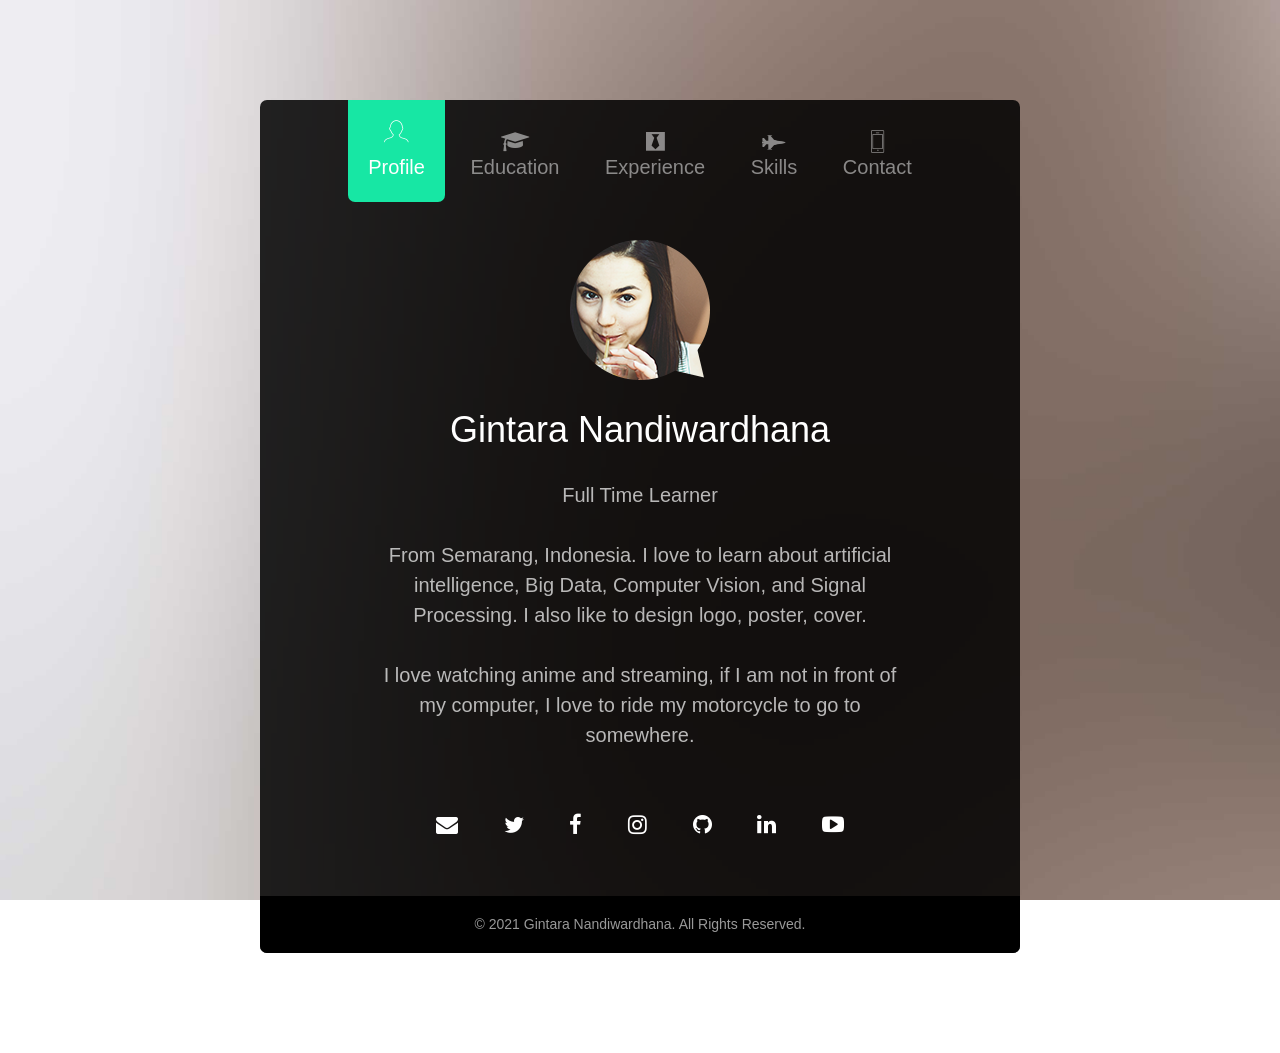
==== index.html @ 8983cc90 "01" ====
<!DOCTYPE html>
<!--[if lt IE 7]>      <html class="no-js lt-ie9 lt-ie8 lt-ie7"> <![endif]-->
<!--[if IE 7]>         <html class="no-js lt-ie9 lt-ie8"> <![endif]-->
<!--[if IE 8]>         <html class="no-js lt-ie9"> <![endif]-->
<!--[if gt IE 8]><!--> <html class="no-js"> <!--<![endif]-->
	<head>
	<meta charset="utf-8">
	<meta http-equiv="X-UA-Compatible" content="IE=edge">
	<title>Gintara Nandiwardhana</title>
	<meta name="viewport" content="width=device-width, initial-scale=1">
	<meta name="description" content="Profile Gintara Nandiwardhana" />
	<meta name="keywords" content="Gintara Nandiwardhana" />
	<meta name="author" content="Gintara Nandiwardhana" />

	<meta property="og:title" content=""/>
	<meta property="og:image" content=""/>
	<meta property="og:url" content=""/>
	<meta property="og:site_name" content=""/>
	<meta property="og:description" content=""/>
	<meta name="twitter:title" content="" />
	<meta name="twitter:image" content="" />
	<meta name="twitter:url" content="" />
	<meta name="twitter:card" content="" />

	<!-- Place favicon.ico and apple-touch-icon.png in the root directory -->
	<link rel="shortcut icon" href="favicon.ico">

	<!-- <link href='https://fonts.googleapis.com/css?family=Work+Sans:400,300,600,400italic,700' rel='stylesheet' type='text/css'> -->
	
	<!-- Animate.css -->
	<link rel="stylesheet" href="css/animate.css">
	<!-- Icomoon Icon Fonts-->
	<link rel="stylesheet" href="css/icomoon.css">
	<!-- Bootstrap  -->
	<link rel="stylesheet" href="css/bootstrap.css">
	<!-- Theme style  -->
	<link rel="stylesheet" href="css/style.css">

	<!-- Modernizr JS -->
	<script src="js/modernizr-2.6.2.min.js"></script>
	<!-- FOR IE9 below -->
	<!--[if lt IE 9]>
	<script src="js/respond.min.js"></script>
	<![endif]-->

	</head>
	<body style="background-image: url(images/bg_img.jpg);">
	
	<div id="fh5co-main">
		<div class="fh5co-tab-wrap">
			<ul class="fh5co-tab-menu">
				<li class="active"><a href="#" data-tab="1"><span class="icon icon-profile-male"></span><span class="menu-text">Profile</span></a></li>
				<li><a href="#" data-tab="2"><span class="icon icon-graduation-cap"></span><span class="menu-text">Education</span></a></li>
				<li><a href="#" data-tab="3"><span class="icon icon-black-tie"></span><span class="menu-text">Experience</span></a></li>
				<li><a href="#" data-tab="4" data-pie="yes"><span class="icon icon-fighter-jet"></span><span class="menu-text">Skills</span></a></li>
				<li><a href="#" data-tab="5"><span class="icon icon-phone2"></span><span class="menu-text">Contact</span></a></li>
			</ul>
			<div class="fh5co-tab-content active" data-content="1">
				<div class="fh5co-content-inner text-center">
					<div class="row row-bottom-padded-sm">
						<div class="col-md-12">
							<figure>
								<img src="images/profile_img.png">
							</figure>
							<h1>Gintara Nandiwardhana</h1>
							<p>Full Time Learner</p>
							<p>From Semarang, Indonesia. I love to learn about artificial intelligence, Big Data, Computer Vision, and Signal Processing. I also like to design logo, poster, cover.</p>
							<p>I love watching anime and streaming, if I am not in front of my computer, I love to ride my motorcycle to go to somewhere.</p>
						</div>
					</div>
					<!--
					<div class="row">
						<div class="col-md-12 fh5co-counter">
							<div class="fh5co-number fh5co-left">10</div>
							<div class="fh5co-text">
								<h3 class="border-bottom">Years of experience in Web Design</h3>
								<p>Far far away, behind the word mountains, far from the countries.</p>
							</div>
						</div>
					</div>
					-->
					<ul class="fh5co-social">
						<li><a href="#"><i class="icon-envelope"></i></a></li>
						<li><a href="#"><i class="icon-twitter"></i></a></li>
						<li><a href="#"><i class="icon-facebook-f"></i></a></li>
						<li><a href="#"><i class="icon-instagram"></i></a></li>
						<li><a href="#"><i class="icon-github"></i></a></li>
						<li><a href="#"><i class="icon-linkedin"></i></a></li>
						<li><a href="#"><i class="icon-youtube-play"></i></a></li>
					</ul>
				</div>
			</div>
			<div class="fh5co-tab-content" data-content="2">
				<div class="fh5co-content-inner">
					<div class="row">
						<div class="col-md-12">
							<h1>Educations</h1>
							<div class="fh5co-feature">
								<div class="fh5co-icon">
									<i class="icon-graduation-cap"></i>
								</div>
								<div class="fh5co-text">
									<h2>2015-2019</h2>
									<h3>Universitas Gadjah Mada - Electrical Engineering</h3>
									<p>Bachelor specialized in signal processing, electronics, and biomedics. I took this specialization because I am interested in Artificial Intelligence, I learned about the principle of machine / deep learning, biomedical engineering, and big data. I also learned about robotics, radar navigation, compressing or coding techniques, and optimization techniques.</p>
								</div>
							</div>

							<div class="fh5co-feature">
								<div class="fh5co-icon">
									<i class="icon-graduation-cap"></i>
								</div>
								<div class="fh5co-text">
									<h2>2012-2015</h2>
									<h3>SMA N 3 Semarang</h3>
									<p>When I was in high school, I enjoyed studying math and physics, I joined extracurricular in Informatic team and graphic design club, I learned about programming and graphic design. I was the president of the graphic design club when I was at second year and contributed numerous project for the school events.</p>
								</div>
							</div>
						</div>
						
					</div>
				</div>
			</div>
			<div class="fh5co-tab-content" data-content="3">
				<div class="fh5co-content-inner">
					<div class="row">
						<div class="col-md-12">

							<p>I have the privilege to work with these cool companies.</p>

							<div class="fh5co-feature">
								<div class="fh5co-icon">
									<i class="icon-black-tie"></i>
								</div>
								<div class="fh5co-text">
									<h2>2008 - Present</h2>
									<h3>XYZ Inc.</h3>
									<p>Far far away, behind the word mountains, far from the countries.</p>
								</div>
							</div>

							<div class="fh5co-feature">
								<div class="fh5co-icon">
									<i class="icon-black-tie"></i>
								</div>
								<div class="fh5co-text">
									<h2>2004-2008</h2>
									<h3>Previous Ltd Co.</h3>
									<p>Far far away, behind the word mountains, far from the countries.</p>
								</div>
							</div>

							<div class="fh5co-feature">
								<div class="fh5co-icon">
									<i class="icon-black-tie"></i>
								</div>
								<div class="fh5co-text">
									<h2>1999-2004</h2>
									<h3>Previous Ltd Co.</h3>
									<p>Far far away, behind the word mountains, far from the countries.</p>
								</div>
							</div>

						</div>
						
					</div>
				</div>
			</div>
			<div class="fh5co-tab-content" data-content="4">
				<div class="fh5co-content-inner">
					<div class="row">
						<div class="col-md-12">
							<h3>Tools</h3>
						</div>
						<div class="col-md-4 col-sm-6 col-xs-12 text-center">
							<div class="chart" data-percent="95"><span><strong>Ms. Office</strong>95%</span></div>
						</div>
						<div class="col-md-4 col-sm-6 col-xs-12 text-center">
							<div class="chart" data-percent="88"><span><strong>Photoshop</strong>88%</span></div>
						</div>
						<div class="col-md-4 col-sm-6 col-xs-12 text-center">
							<div class="chart" data-percent="81"><span><strong>Python</strong>81%</span></div>
						</div>

						<div class="col-md-4 col-sm-6 col-xs-12 text-center">
							<div class="chart" data-percent="79"><span><strong>CorelDraw</strong>79%</span></div>
						</div>
						<div class="col-md-4 col-sm-6 col-xs-12 text-center">
							<div class="chart" data-percent="72"><span><strong>PowerBI</strong>72%</span></div>
						</div>
						<div class="col-md-4 col-sm-6 col-xs-12 text-center">
							<div class="chart" data-percent="70"><span><strong>Tableau</strong>70%</span></div>
						</div>

						<div class="col-md-4 col-sm-6 col-xs-12 text-center">
							<div class="chart" data-percent="69"><span><strong>C# .NET</strong>69%</span></div>
						</div>
						<div class="col-md-4 col-sm-6 col-xs-12 text-center">
							<div class="chart" data-percent="68"><span><strong>MatLab</strong>68%</span></div>
						</div>
						<div class="col-md-4 col-sm-6 col-xs-12 text-center">
							<div class="chart" data-percent="66"><span><strong>Git</strong>66%</span></div>
						</div>

					</div>
				</div>
			</div>
		</div>
		<footer id="fh5co-footer">
			<div class="row">
				<div class="col-md-6 col-md-offset-3 text-center">
					<small>
						&copy; 2021 Gintara Nandiwardhana. All Rights Reserved. <span class="fh5co-author">
						</span>
					</small>
				</div>
			</div>
		</footer>
	</div>
	
	<!-- jQuery -->
	<script src="js/jquery.min.js"></script>
	<!-- jQuery Easing -->
	<script src="js/jquery.easing.1.3.js"></script>
	<!-- Bootstrap -->
	<script src="js/bootstrap.min.js"></script>
	<!-- Waypoints -->
	<script src="js/jquery.waypoints.min.js"></script>
	<!-- Easy PieChart -->
	<script src="js/jquery.easypiechart.min.js"></script>
	<!-- MAIN JS -->
	<script src="js/main.js"></script>

	</body>
</html>
---- css/icomoon.css ----
@font-face {
    font-family: 'icomoon';
    src:    url('fonts/icomoon.eot?195opb');
    src:    url('fonts/icomoon.eot?195opb#iefix') format('embedded-opentype'),
        url('fonts/icomoon.ttf?195opb') format('truetype'),
        url('fonts/icomoon.woff?195opb') format('woff'),
        url('fonts/icomoon.svg?195opb#icomoon') format('svg');
    font-weight: normal;
    font-style: normal;
}

[class^="icon-"], [class*=" icon-"] {
    /* use !important to prevent issues with browser extensions that change fonts */
    font-family: 'icomoon' !important;
    speak: none;
    font-style: normal;
    font-weight: normal;
    font-variant: normal;
    text-transform: none;
    line-height: 1;

    /* Better Font Rendering =========== */
    -webkit-font-smoothing: antialiased;
    -moz-osx-font-smoothing: grayscale;
}

.icon-glass:before {
    content: "\f000";
}
.icon-music:before {
    content: "\f001";
}
.icon-search:before {
    content: "\f002";
}
.icon-envelope-o:before {
    content: "\f003";
}
.icon-heart:before {
    content: "\f004";
}
.icon-star:before {
    content: "\f005";
}
.icon-star-o:before {
    content: "\f006";
}
.icon-user:before {
    content: "\f007";
}
.icon-film:before {
    content: "\f008";
}
.icon-th-large:before {
    content: "\f009";
}
.icon-th:before {
    content: "\f00a";
}
.icon-th-list:before {
    content: "\f00b";
}
.icon-check:before {
    content: "\f00c";
}
.icon-close:before {
    content: "\f00d";
}
.icon-remove:before {
    content: "\f00d";
}
.icon-times:before {
    content: "\f00d";
}
.icon-search-plus:before {
    content: "\f00e";
}
.icon-search-minus:before {
    content: "\f010";
}
.icon-power-off:before {
    content: "\f011";
}
.icon-signal:before {
    content: "\f012";
}
.icon-cog:before {
    content: "\f013";
}
.icon-gear:before {
    content: "\f013";
}
.icon-trash-o:before {
    content: "\f014";
}
.icon-home:before {
    content: "\f015";
}
.icon-file-o:before {
    content: "\f016";
}
.icon-clock-o:before {
    content: "\f017";
}
.icon-road:before {
    content: "\f018";
}
.icon-download:before {
    content: "\f019";
}
.icon-arrow-circle-o-down:before {
    content: "\f01a";
}
.icon-arrow-circle-o-up:before {
    content: "\f01b";
}
.icon-inbox:before {
    content: "\f01c";
}
.icon-play-circle-o:before {
    content: "\f01d";
}
.icon-repeat:before {
    content: "\f01e";
}
.icon-rotate-right:before {
    content: "\f01e";
}
.icon-refresh:before {
    content: "\f021";
}
.icon-list-alt:before {
    content: "\f022";
}
.icon-lock:before {
    content: "\f023";
}
.icon-flag:before {
    content: "\f024";
}
.icon-headphones:before {
    content: "\f025";
}
.icon-volume-off:before {
    content: "\f026";
}
.icon-volume-down:before {
    content: "\f027";
}
.icon-volume-up:before {
    content: "\f028";
}
.icon-qrcode:before {
    content: "\f029";
}
.icon-barcode:before {
    content: "\f02a";
}
.icon-tag:before {
    content: "\f02b";
}
.icon-tags:before {
    content: "\f02c";
}
.icon-book:before {
    content: "\f02d";
}
.icon-bookmark:before {
    content: "\f02e";
}
.icon-print:before {
    content: "\f02f";
}
.icon-camera:before {
    content: "\f030";
}
.icon-font:before {
    content: "\f031";
}
.icon-bold:before {
    content: "\f032";
}
.icon-italic:before {
    content: "\f033";
}
.icon-text-height:before {
    content: "\f034";
}
.icon-text-width:before {
    content: "\f035";
}
.icon-align-left:before {
    content: "\f036";
}
.icon-align-center:before {
    content: "\f037";
}
.icon-align-right:before {
    content: "\f038";
}
.icon-align-justify:before {
    content: "\f039";
}
.icon-list:before {
    content: "\f03a";
}
.icon-dedent:before {
    content: "\f03b";
}
.icon-outdent:before {
    content: "\f03b";
}
.icon-indent:before {
    content: "\f03c";
}
.icon-video-camera:before {
    content: "\f03d";
}
.icon-image:before {
    content: "\f03e";
}
.icon-photo:before {
    content: "\f03e";
}
.icon-picture-o:before {
    content: "\f03e";
}
.icon-pencil:before {
    content: "\f040";
}
.icon-map-marker:before {
    content: "\f041";
}
.icon-adjust:before {
    content: "\f042";
}
.icon-tint:before {
    content: "\f043";
}
.icon-edit:before {
    content: "\f044";
}
.icon-pencil-square-o:before {
    content: "\f044";
}
.icon-share-square-o:before {
    content: "\f045";
}
.icon-check-square-o:before {
    content: "\f046";
}
.icon-arrows:before {
    content: "\f047";
}
.icon-step-backward:before {
    content: "\f048";
}
.icon-fast-backward:before {
    content: "\f049";
}
.icon-backward:before {
    content: "\f04a";
}
.icon-play:before {
    content: "\f04b";
}
.icon-pause:before {
    content: "\f04c";
}
.icon-stop:before {
    content: "\f04d";
}
.icon-forward:before {
    content: "\f04e";
}
.icon-fast-forward:before {
    content: "\f050";
}
.icon-step-forward:before {
    content: "\f051";
}
.icon-eject:before {
    content: "\f052";
}
.icon-chevron-left:before {
    content: "\f053";
}
.icon-chevron-right:before {
    content: "\f054";
}
.icon-plus-circle:before {
    content: "\f055";
}
.icon-minus-circle:before {
    content: "\f056";
}
.icon-times-circle:before {
    content: "\f057";
}
.icon-check-circle:before {
    content: "\f058";
}
.icon-question-circle:before {
    content: "\f059";
}
.icon-info-circle:before {
    content: "\f05a";
}
.icon-crosshairs:before {
    content: "\f05b";
}
.icon-times-circle-o:before {
    content: "\f05c";
}
.icon-check-circle-o:before {
    content: "\f05d";
}
.icon-ban:before {
    content: "\f05e";
}
.icon-arrow-left:before {
    content: "\f060";
}
.icon-arrow-right:before {
    content: "\f061";
}
.icon-arrow-up:before {
    content: "\f062";
}
.icon-arrow-down:before {
    content: "\f063";
}
.icon-mail-forward:before {
    content: "\f064";
}
.icon-share:before {
    content: "\f064";
}
.icon-expand:before {
    content: "\f065";
}
.icon-compress:before {
    content: "\f066";
}
.icon-plus:before {
    content: "\f067";
}
.icon-minus:before {
    content: "\f068";
}
.icon-asterisk:before {
    content: "\f069";
}
.icon-exclamation-circle:before {
    content: "\f06a";
}
.icon-gift:before {
    content: "\f06b";
}
.icon-leaf:before {
    content: "\f06c";
}
.icon-fire:before {
    content: "\f06d";
}
.icon-eye:before {
    content: "\f06e";
}
.icon-eye-slash:before {
    content: "\f070";
}
.icon-exclamation-triangle:before {
    content: "\f071";
}
.icon-warning:before {
    content: "\f071";
}
.icon-plane:before {
    content: "\f072";
}
.icon-calendar:before {
    content: "\f073";
}
.icon-random:before {
    content: "\f074";
}
.icon-comment:before {
    content: "\f075";
}
.icon-magnet:before {
    content: "\f076";
}
.icon-chevron-up:before {
    content: "\f077";
}
.icon-chevron-down:before {
    content: "\f078";
}
.icon-retweet:before {
    content: "\f079";
}
.icon-shopping-cart:before {
    content: "\f07a";
}
.icon-folder:before {
    content: "\f07b";
}
.icon-folder-open:before {
    content: "\f07c";
}
.icon-arrows-v:before {
    content: "\f07d";
}
.icon-arrows-h:before {
    content: "\f07e";
}
.icon-bar-chart:before {
    content: "\f080";
}
.icon-bar-chart-o:before {
    content: "\f080";
}
.icon-twitter-square:before {
    content: "\f081";
}
.icon-facebook-square:before {
    content: "\f082";
}
.icon-camera-retro:before {
    content: "\f083";
}
.icon-key:before {
    content: "\f084";
}
.icon-cogs:before {
    content: "\f085";
}
.icon-gears:before {
    content: "\f085";
}
.icon-comments:before {
    content: "\f086";
}
.icon-thumbs-o-up:before {
    content: "\f087";
}
.icon-thumbs-o-down:before {
    content: "\f088";
}
.icon-star-half:before {
    content: "\f089";
}
.icon-heart-o:before {
    content: "\f08a";
}
.icon-sign-out:before {
    content: "\f08b";
}
.icon-linkedin-square:before {
    content: "\f08c";
}
.icon-thumb-tack:before {
    content: "\f08d";
}
.icon-external-link:before {
    content: "\f08e";
}
.icon-sign-in:before {
    content: "\f090";
}
.icon-trophy:before {
    content: "\f091";
}
.icon-github-square:before {
    content: "\f092";
}
.icon-upload:before {
    content: "\f093";
}
.icon-lemon-o:before {
    content: "\f094";
}
.icon-phone:before {
    content: "\f095";
}
.icon-square-o:before {
    content: "\f096";
}
.icon-bookmark-o:before {
    content: "\f097";
}
.icon-phone-square:before {
    content: "\f098";
}
.icon-twitter:before {
    content: "\f099";
}
.icon-facebook:before {
    content: "\f09a";
}
.icon-facebook-f:before {
    content: "\f09a";
}
.icon-github:before {
    content: "\f09b";
}
.icon-unlock:before {
    content: "\f09c";
}
.icon-credit-card:before {
    content: "\f09d";
}
.icon-feed:before {
    content: "\f09e";
}
.icon-rss:before {
    content: "\f09e";
}
.icon-hdd-o:before {
    content: "\f0a0";
}
.icon-bullhorn:before {
    content: "\f0a1";
}
.icon-bell-o:before {
    content: "\f0a2";
}
.icon-certificate:before {
    content: "\f0a3";
}
.icon-hand-o-right:before {
    content: "\f0a4";
}
.icon-hand-o-left:before {
    content: "\f0a5";
}
.icon-hand-o-up:before {
    content: "\f0a6";
}
.icon-hand-o-down:before {
    content: "\f0a7";
}
.icon-arrow-circle-left:before {
    content: "\f0a8";
}
.icon-arrow-circle-right:before {
    content: "\f0a9";
}
.icon-arrow-circle-up:before {
    content: "\f0aa";
}
.icon-arrow-circle-down:before {
    content: "\f0ab";
}
.icon-globe:before {
    content: "\f0ac";
}
.icon-wrench:before {
    content: "\f0ad";
}
.icon-tasks:before {
    content: "\f0ae";
}
.icon-filter:before {
    content: "\f0b0";
}
.icon-briefcase:before {
    content: "\f0b1";
}
.icon-arrows-alt:before {
    content: "\f0b2";
}
.icon-group:before {
    content: "\f0c0";
}
.icon-users:before {
    content: "\f0c0";
}
.icon-chain:before {
    content: "\f0c1";
}
.icon-link:before {
    content: "\f0c1";
}
.icon-cloud:before {
    content: "\f0c2";
}
.icon-flask:before {
    content: "\f0c3";
}
.icon-cut:before {
    content: "\f0c4";
}
.icon-scissors:before {
    content: "\f0c4";
}
.icon-copy:before {
    content: "\f0c5";
}
.icon-files-o:before {
    content: "\f0c5";
}
.icon-paperclip:before {
    content: "\f0c6";
}
.icon-floppy-o:before {
    content: "\f0c7";
}
.icon-save:before {
    content: "\f0c7";
}
.icon-square:before {
    content: "\f0c8";
}
.icon-bars:before {
    content: "\f0c9";
}
.icon-navicon:before {
    content: "\f0c9";
}
.icon-reorder:before {
    content: "\f0c9";
}
.icon-list-ul:before {
    content: "\f0ca";
}
.icon-list-ol:before {
    content: "\f0cb";
}
.icon-strikethrough:before {
    content: "\f0cc";
}
.icon-underline:before {
    content: "\f0cd";
}
.icon-table:before {
    content: "\f0ce";
}
.icon-magic:before {
    content: "\f0d0";
}
.icon-truck:before {
    content: "\f0d1";
}
.icon-pinterest:before {
    content: "\f0d2";
}
.icon-pinterest-square:before {
    content: "\f0d3";
}
.icon-google-plus-square:before {
    content: "\f0d4";
}
.icon-google-plus:before {
    content: "\f0d5";
}
.icon-money:before {
    content: "\f0d6";
}
.icon-caret-down:before {
    content: "\f0d7";
}
.icon-caret-up:before {
    content: "\f0d8";
}
.icon-caret-left:before {
    content: "\f0d9";
}
.icon-caret-right:before {
    content: "\f0da";
}
.icon-columns:before {
    content: "\f0db";
}
.icon-sort:before {
    content: "\f0dc";
}
.icon-unsorted:before {
    content: "\f0dc";
}
.icon-sort-desc:before {
    content: "\f0dd";
}
.icon-sort-down:before {
    content: "\f0dd";
}
.icon-sort-asc:before {
    content: "\f0de";
}
.icon-sort-up:before {
    content: "\f0de";
}
.icon-envelope:before {
    content: "\f0e0";
}
.icon-linkedin:before {
    content: "\f0e1";
}
.icon-rotate-left:before {
    content: "\f0e2";
}
.icon-undo:before {
    content: "\f0e2";
}
.icon-gavel:before {
    content: "\f0e3";
}
.icon-legal:before {
    content: "\f0e3";
}
.icon-dashboard:before {
    content: "\f0e4";
}
.icon-tachometer:before {
    content: "\f0e4";
}
.icon-comment-o:before {
    content: "\f0e5";
}
.icon-comments-o:before {
    content: "\f0e6";
}
.icon-bolt:before {
    content: "\f0e7";
}
.icon-flash:before {
    content: "\f0e7";
}
.icon-sitemap:before {
    content: "\f0e8";
}
.icon-umbrella:before {
    content: "\f0e9";
}
.icon-clipboard:before {
    content: "\f0ea";
}
.icon-paste:before {
    content: "\f0ea";
}
.icon-lightbulb-o:before {
    content: "\f0eb";
}
.icon-exchange:before {
    content: "\f0ec";
}
.icon-cloud-download:before {
    content: "\f0ed";
}
.icon-cloud-upload:before {
    content: "\f0ee";
}
.icon-user-md:before {
    content: "\f0f0";
}
.icon-stethoscope:before {
    content: "\f0f1";
}
.icon-suitcase:before {
    content: "\f0f2";
}
.icon-bell:before {
    content: "\f0f3";
}
.icon-coffee:before {
    content: "\f0f4";
}
.icon-cutlery:before {
    content: "\f0f5";
}
.icon-file-text-o:before {
    content: "\f0f6";
}
.icon-building-o:before {
    content: "\f0f7";
}
.icon-hospital-o:before {
    content: "\f0f8";
}
.icon-ambulance:before {
    content: "\f0f9";
}
.icon-medkit:before {
    content: "\f0fa";
}
.icon-fighter-jet:before {
    content: "\f0fb";
}
.icon-beer:before {
    content: "\f0fc";
}
.icon-h-square:before {
    content: "\f0fd";
}
.icon-plus-square:before {
    content: "\f0fe";
}
.icon-angle-double-left:before {
    content: "\f100";
}
.icon-angle-double-right:before {
    content: "\f101";
}
.icon-angle-double-up:before {
    content: "\f102";
}
.icon-angle-double-down:before {
    content: "\f103";
}
.icon-angle-left:before {
    content: "\f104";
}
.icon-angle-right:before {
    content: "\f105";
}
.icon-angle-up:before {
    content: "\f106";
}
.icon-angle-down:before {
    content: "\f107";
}
.icon-desktop:before {
    content: "\f108";
}
.icon-laptop:before {
    content: "\f109";
}
.icon-tablet:before {
    content: "\f10a";
}
.icon-mobile:before {
    content: "\f10b";
}
.icon-mobile-phone:before {
    content: "\f10b";
}
.icon-circle-o:before {
    content: "\f10c";
}
.icon-quote-left:before {
    content: "\f10d";
}
.icon-quote-right:before {
    content: "\f10e";
}
.icon-spinner:before {
    content: "\f110";
}
.icon-circle:before {
    content: "\f111";
}
.icon-mail-reply:before {
    content: "\f112";
}
.icon-reply:before {
    content: "\f112";
}
.icon-github-alt:before {
    content: "\f113";
}
.icon-folder-o:before {
    content: "\f114";
}
.icon-folder-open-o:before {
    content: "\f115";
}
.icon-smile-o:before {
    content: "\f118";
}
.icon-frown-o:before {
    content: "\f119";
}
.icon-meh-o:before {
    content: "\f11a";
}
.icon-gamepad:before {
    content: "\f11b";
}
.icon-keyboard-o:before {
    content: "\f11c";
}
.icon-flag-o:before {
    content: "\f11d";
}
.icon-flag-checkered:before {
    content: "\f11e";
}
.icon-terminal:before {
    content: "\f120";
}
.icon-code:before {
    content: "\f121";
}
.icon-mail-reply-all:before {
    content: "\f122";
}
.icon-reply-all:before {
    content: "\f122";
}
.icon-star-half-empty:before {
    content: "\f123";
}
.icon-star-half-full:before {
    content: "\f123";
}
.icon-star-half-o:before {
    content: "\f123";
}
.icon-location-arrow:before {
    content: "\f124";
}
.icon-crop:before {
    content: "\f125";
}
.icon-code-fork:before {
    content: "\f126";
}
.icon-chain-broken:before {
    content: "\f127";
}
.icon-unlink:before {
    content: "\f127";
}
.icon-question:before {
    content: "\f128";
}
.icon-info:before {
    content: "\f129";
}
.icon-exclamation:before {
    content: "\f12a";
}
.icon-superscript:before {
    content: "\f12b";
}
.icon-subscript:before {
    content: "\f12c";
}
.icon-eraser:before {
    content: "\f12d";
}
.icon-puzzle-piece:before {
    content: "\f12e";
}
.icon-microphone:before {
    content: "\f130";
}
.icon-microphone-slash:before {
    content: "\f131";
}
.icon-shield:before {
    content: "\f132";
}
.icon-calendar-o:before {
    content: "\f133";
}
.icon-fire-extinguisher:before {
    content: "\f134";
}
.icon-rocket:before {
    content: "\f135";
}
.icon-maxcdn:before {
    content: "\f136";
}
.icon-chevron-circle-left:before {
    content: "\f137";
}
.icon-chevron-circle-right:before {
    content: "\f138";
}
.icon-chevron-circle-up:before {
    content: "\f139";
}
.icon-chevron-circle-down:before {
    content: "\f13a";
}
.icon-html5:before {
    content: "\f13b";
}
.icon-css3:before {
    content: "\f13c";
}
.icon-anchor:before {
    content: "\f13d";
}
.icon-unlock-alt:before {
    content: "\f13e";
}
.icon-bullseye:before {
    content: "\f140";
}
.icon-ellipsis-h:before {
    content: "\f141";
}
.icon-ellipsis-v:before {
    content: "\f142";
}
.icon-rss-square:before {
    content: "\f143";
}
.icon-play-circle:before {
    content: "\f144";
}
.icon-ticket:before {
    content: "\f145";
}
.icon-minus-square:before {
    content: "\f146";
}
.icon-minus-square-o:before {
    content: "\f147";
}
.icon-level-up:before {
    content: "\f148";
}
.icon-level-down:before {
    content: "\f149";
}
.icon-check-square:before {
    content: "\f14a";
}
.icon-pencil-square:before {
    content: "\f14b";
}
.icon-external-link-square:before {
    content: "\f14c";
}
.icon-share-square:before {
    content: "\f14d";
}
.icon-compass:before {
    content: "\f14e";
}
.icon-caret-square-o-down:before {
    content: "\f150";
}
.icon-toggle-down:before {
    content: "\f150";
}
.icon-caret-square-o-up:before {
    content: "\f151";
}
.icon-toggle-up:before {
    content: "\f151";
}
.icon-caret-square-o-right:before {
    content: "\f152";
}
.icon-toggle-right:before {
    content: "\f152";
}
.icon-eur:before {
    content: "\f153";
}
.icon-euro:before {
    content: "\f153";
}
.icon-gbp:before {
    content: "\f154";
}
.icon-dollar:before {
    content: "\f155";
}
.icon-usd:before {
    content: "\f155";
}
.icon-inr:before {
    content: "\f156";
}
.icon-rupee:before {
    content: "\f156";
}
.icon-cny:before {
    content: "\f157";
}
.icon-jpy:before {
    content: "\f157";
}
.icon-rmb:before {
    content: "\f157";
}
.icon-yen:before {
    content: "\f157";
}
.icon-rouble:before {
    content: "\f158";
}
.icon-rub:before {
    content: "\f158";
}
.icon-ruble:before {
    content: "\f158";
}
.icon-krw:before {
    content: "\f159";
}
.icon-won:before {
    content: "\f159";
}
.icon-bitcoin:before {
    content: "\f15a";
}
.icon-btc:before {
    content: "\f15a";
}
.icon-file:before {
    content: "\f15b";
}
.icon-file-text:before {
    content: "\f15c";
}
.icon-sort-alpha-asc:before {
    content: "\f15d";
}
.icon-sort-alpha-desc:before {
    content: "\f15e";
}
.icon-sort-amount-asc:before {
    content: "\f160";
}
.icon-sort-amount-desc:before {
    content: "\f161";
}
.icon-sort-numeric-asc:before {
    content: "\f162";
}
.icon-sort-numeric-desc:before {
    content: "\f163";
}
.icon-thumbs-up:before {
    content: "\f164";
}
.icon-thumbs-down:before {
    content: "\f165";
}
.icon-youtube-square:before {
    content: "\f166";
}
.icon-youtube:before {
    content: "\f167";
}
.icon-xing:before {
    content: "\f168";
}
.icon-xing-square:before {
    content: "\f169";
}
.icon-youtube-play:before {
    content: "\f16a";
}
.icon-dropbox:before {
    content: "\f16b";
}
.icon-stack-overflow:before {
    content: "\f16c";
}
.icon-instagram:before {
    content: "\f16d";
}
.icon-flickr:before {
    content: "\f16e";
}
.icon-adn:before {
    content: "\f170";
}
.icon-bitbucket:before {
    content: "\f171";
}
.icon-bitbucket-square:before {
    content: "\f172";
}
.icon-tumblr:before {
    content: "\f173";
}
.icon-tumblr-square:before {
    content: "\f174";
}
.icon-long-arrow-down:before {
    content: "\f175";
}
.icon-long-arrow-up:before {
    content: "\f176";
}
.icon-long-arrow-left:before {
    content: "\f177";
}
.icon-long-arrow-right:before {
    content: "\f178";
}
.icon-apple:before {
    content: "\f179";
}
.icon-windows:before {
    content: "\f17a";
}
.icon-android:before {
    content: "\f17b";
}
.icon-linux:before {
    content: "\f17c";
}
.icon-dribbble:before {
    content: "\f17d";
}
.icon-skype:before {
    content: "\f17e";
}
.icon-foursquare:before {
    content: "\f180";
}
.icon-trello:before {
    content: "\f181";
}
.icon-female:before {
    content: "\f182";
}
.icon-male:before {
    content: "\f183";
}
.icon-gittip:before {
    content: "\f184";
}
.icon-gratipay:before {
    content: "\f184";
}
.icon-sun-o:before {
    content: "\f185";
}
.icon-moon-o:before {
    content: "\f186";
}
.icon-archive:before {
    content: "\f187";
}
.icon-bug:before {
    content: "\f188";
}
.icon-vk:before {
    content: "\f189";
}
.icon-weibo:before {
    content: "\f18a";
}
.icon-renren:before {
    content: "\f18b";
}
.icon-pagelines:before {
    content: "\f18c";
}
.icon-stack-exchange:before {
    content: "\f18d";
}
.icon-arrow-circle-o-right:before {
    content: "\f18e";
}
.icon-arrow-circle-o-left:before {
    content: "\f190";
}
.icon-caret-square-o-left:before {
    content: "\f191";
}
.icon-toggle-left:before {
    content: "\f191";
}
.icon-dot-circle-o:before {
    content: "\f192";
}
.icon-wheelchair:before {
    content: "\f193";
}
.icon-vimeo-square:before {
    content: "\f194";
}
.icon-try:before {
    content: "\f195";
}
.icon-turkish-lira:before {
    content: "\f195";
}
.icon-plus-square-o:before {
    content: "\f196";
}
.icon-space-shuttle:before {
    content: "\f197";
}
.icon-slack:before {
    content: "\f198";
}
.icon-envelope-square:before {
    content: "\f199";
}
.icon-wordpress:before {
    content: "\f19a";
}
.icon-openid:before {
    content: "\f19b";
}
.icon-bank:before {
    content: "\f19c";
}
.icon-institution:before {
    content: "\f19c";
}
.icon-university:before {
    content: "\f19c";
}
.icon-graduation-cap:before {
    content: "\f19d";
}
.icon-mortar-board:before {
    content: "\f19d";
}
.icon-yahoo:before {
    content: "\f19e";
}
.icon-google:before {
    content: "\f1a0";
}
.icon-reddit:before {
    content: "\f1a1";
}
.icon-reddit-square:before {
    content: "\f1a2";
}
.icon-stumbleupon-circle:before {
    content: "\f1a3";
}
.icon-stumbleupon:before {
    content: "\f1a4";
}
.icon-delicious:before {
    content: "\f1a5";
}
.icon-digg:before {
    content: "\f1a6";
}
.icon-pied-piper-pp:before {
    content: "\f1a7";
}
.icon-pied-piper-alt:before {
    content: "\f1a8";
}
.icon-drupal:before {
    content: "\f1a9";
}
.icon-joomla:before {
    content: "\f1aa";
}
.icon-language:before {
    content: "\f1ab";
}
.icon-fax:before {
    content: "\f1ac";
}
.icon-building:before {
    content: "\f1ad";
}
.icon-child:before {
    content: "\f1ae";
}
.icon-paw:before {
    content: "\f1b0";
}
.icon-spoon:before {
    content: "\f1b1";
}
.icon-cube:before {
    content: "\f1b2";
}
.icon-cubes:before {
    content: "\f1b3";
}
.icon-behance:before {
    content: "\f1b4";
}
.icon-behance-square:before {
    content: "\f1b5";
}
.icon-steam:before {
    content: "\f1b6";
}
.icon-steam-square:before {
    content: "\f1b7";
}
.icon-recycle:before {
    content: "\f1b8";
}
.icon-automobile:before {
    content: "\f1b9";
}
.icon-car:before {
    content: "\f1b9";
}
.icon-cab:before {
    content: "\f1ba";
}
.icon-taxi:before {
    content: "\f1ba";
}
.icon-tree:before {
    content: "\f1bb";
}
.icon-spotify:before {
    content: "\f1bc";
}
.icon-deviantart:before {
    content: "\f1bd";
}
.icon-soundcloud:before {
    content: "\f1be";
}
.icon-database:before {
    content: "\f1c0";
}
.icon-file-pdf-o:before {
    content: "\f1c1";
}
.icon-file-word-o:before {
    content: "\f1c2";
}
.icon-file-excel-o:before {
    content: "\f1c3";
}
.icon-file-powerpoint-o:before {
    content: "\f1c4";
}
.icon-file-image-o:before {
    content: "\f1c5";
}
.icon-file-photo-o:before {
    content: "\f1c5";
}
.icon-file-picture-o:before {
    content: "\f1c5";
}
.icon-file-archive-o:before {
    content: "\f1c6";
}
.icon-file-zip-o:before {
    content: "\f1c6";
}
.icon-file-audio-o:before {
    content: "\f1c7";
}
.icon-file-sound-o:before {
    content: "\f1c7";
}
.icon-file-movie-o:before {
    content: "\f1c8";
}
.icon-file-video-o:before {
    content: "\f1c8";
}
.icon-file-code-o:before {
    content: "\f1c9";
}
.icon-vine:before {
    content: "\f1ca";
}
.icon-codepen:before {
    content: "\f1cb";
}
.icon-jsfiddle:before {
    content: "\f1cc";
}
.icon-life-bouy:before {
    content: "\f1cd";
}
.icon-life-buoy:before {
    content: "\f1cd";
}
.icon-life-ring:before {
    content: "\f1cd";
}
.icon-life-saver:before {
    content: "\f1cd";
}
.icon-support:before {
    content: "\f1cd";
}
.icon-circle-o-notch:before {
    content: "\f1ce";
}
.icon-ra:before {
    content: "\f1d0";
}
.icon-rebel:before {
    content: "\f1d0";
}
.icon-resistance:before {
    content: "\f1d0";
}
.icon-empire:before {
    content: "\f1d1";
}
.icon-ge:before {
    content: "\f1d1";
}
.icon-git-square:before {
    content: "\f1d2";
}
.icon-git:before {
    content: "\f1d3";
}
.icon-hacker-news:before {
    content: "\f1d4";
}
.icon-y-combinator-square:before {
    content: "\f1d4";
}
.icon-yc-square:before {
    content: "\f1d4";
}
.icon-tencent-weibo:before {
    content: "\f1d5";
}
.icon-qq:before {
    content: "\f1d6";
}
.icon-wechat:before {
    content: "\f1d7";
}
.icon-weixin:before {
    content: "\f1d7";
}
.icon-paper-plane:before {
    content: "\f1d8";
}
.icon-send:before {
    content: "\f1d8";
}
.icon-paper-plane-o:before {
    content: "\f1d9";
}
.icon-send-o:before {
    content: "\f1d9";
}
.icon-history:before {
    content: "\f1da";
}
.icon-circle-thin:before {
    content: "\f1db";
}
.icon-header:before {
    content: "\f1dc";
}
.icon-paragraph:before {
    content: "\f1dd";
}
.icon-sliders:before {
    content: "\f1de";
}
.icon-share-alt:before {
    content: "\f1e0";
}
.icon-share-alt-square:before {
    content: "\f1e1";
}
.icon-bomb:before {
    content: "\f1e2";
}
.icon-futbol-o:before {
    content: "\f1e3";
}
.icon-soccer-ball-o:before {
    content: "\f1e3";
}
.icon-tty:before {
    content: "\f1e4";
}
.icon-binoculars:before {
    content: "\f1e5";
}
.icon-plug:before {
    content: "\f1e6";
}
.icon-slideshare:before {
    content: "\f1e7";
}
.icon-twitch:before {
    content: "\f1e8";
}
.icon-yelp:before {
    content: "\f1e9";
}
.icon-newspaper-o:before {
    content: "\f1ea";
}
.icon-wifi:before {
    content: "\f1eb";
}
.icon-calculator:before {
    content: "\f1ec";
}
.icon-paypal:before {
    content: "\f1ed";
}
.icon-google-wallet:before {
    content: "\f1ee";
}
.icon-cc-visa:before {
    content: "\f1f0";
}
.icon-cc-mastercard:before {
    content: "\f1f1";
}
.icon-cc-discover:before {
    content: "\f1f2";
}
.icon-cc-amex:before {
    content: "\f1f3";
}
.icon-cc-paypal:before {
    content: "\f1f4";
}
.icon-cc-stripe:before {
    content: "\f1f5";
}
.icon-bell-slash:before {
    content: "\f1f6";
}
.icon-bell-slash-o:before {
    content: "\f1f7";
}
.icon-trash:before {
    content: "\f1f8";
}
.icon-copyright:before {
    content: "\f1f9";
}
.icon-at:before {
    content: "\f1fa";
}
.icon-eyedropper:before {
    content: "\f1fb";
}
.icon-paint-brush:before {
    content: "\f1fc";
}
.icon-birthday-cake:before {
    content: "\f1fd";
}
.icon-area-chart:before {
    content: "\f1fe";
}
.icon-pie-chart:before {
    content: "\f200";
}
.icon-line-chart:before {
    content: "\f201";
}
.icon-lastfm:before {
    content: "\f202";
}
.icon-lastfm-square:before {
    content: "\f203";
}
.icon-toggle-off:before {
    content: "\f204";
}
.icon-toggle-on:before {
    content: "\f205";
}
.icon-bicycle:before {
    content: "\f206";
}
.icon-bus:before {
    content: "\f207";
}
.icon-ioxhost:before {
    content: "\f208";
}
.icon-angellist:before {
    content: "\f209";
}
.icon-cc:before {
    content: "\f20a";
}
.icon-ils:before {
    content: "\f20b";
}
.icon-shekel:before {
    content: "\f20b";
}
.icon-sheqel:before {
    content: "\f20b";
}
.icon-meanpath:before {
    content: "\f20c";
}
.icon-buysellads:before {
    content: "\f20d";
}
.icon-connectdevelop:before {
    content: "\f20e";
}
.icon-dashcube:before {
    content: "\f210";
}
.icon-forumbee:before {
    content: "\f211";
}
.icon-leanpub:before {
    content: "\f212";
}
.icon-sellsy:before {
    content: "\f213";
}
.icon-shirtsinbulk:before {
    content: "\f214";
}
.icon-simplybuilt:before {
    content: "\f215";
}
.icon-skyatlas:before {
    content: "\f216";
}
.icon-cart-plus:before {
    content: "\f217";
}
.icon-cart-arrow-down:before {
    content: "\f218";
}
.icon-diamond:before {
    content: "\f219";
}
.icon-ship:before {
    content: "\f21a";
}
.icon-user-secret:before {
    content: "\f21b";
}
.icon-motorcycle:before {
    content: "\f21c";
}
.icon-street-view:before {
    content: "\f21d";
}
.icon-heartbeat:before {
    content: "\f21e";
}
.icon-venus:before {
    content: "\f221";
}
.icon-mars:before {
    content: "\f222";
}
.icon-mercury:before {
    content: "\f223";
}
.icon-intersex:before {
    content: "\f224";
}
.icon-transgender:before {
    content: "\f224";
}
.icon-transgender-alt:before {
    content: "\f225";
}
.icon-venus-double:before {
    content: "\f226";
}
.icon-mars-double:before {
    content: "\f227";
}
.icon-venus-mars:before {
    content: "\f228";
}
.icon-mars-stroke:before {
    content: "\f229";
}
.icon-mars-stroke-v:before {
    content: "\f22a";
}
.icon-mars-stroke-h:before {
    content: "\f22b";
}
.icon-neuter:before {
    content: "\f22c";
}
.icon-genderless:before {
    content: "\f22d";
}
.icon-facebook-official:before {
    content: "\f230";
}
.icon-pinterest-p:before {
    content: "\f231";
}
.icon-whatsapp:before {
    content: "\f232";
}
.icon-server:before {
    content: "\f233";
}
.icon-user-plus:before {
    content: "\f234";
}
.icon-user-times:before {
    content: "\f235";
}
.icon-bed:before {
    content: "\f236";
}
.icon-hotel:before {
    content: "\f236";
}
.icon-viacoin:before {
    content: "\f237";
}
.icon-train:before {
    content: "\f238";
}
.icon-subway:before {
    content: "\f239";
}
.icon-medium:before {
    content: "\f23a";
}
.icon-y-combinator:before {
    content: "\f23b";
}
.icon-yc:before {
    content: "\f23b";
}
.icon-optin-monster:before {
    content: "\f23c";
}
.icon-opencart:before {
    content: "\f23d";
}
.icon-expeditedssl:before {
    content: "\f23e";
}
.icon-battery-4:before {
    content: "\f240";
}
.icon-battery-full:before {
    content: "\f240";
}
.icon-battery-3:before {
    content: "\f241";
}
.icon-battery-three-quarters:before {
    content: "\f241";
}
.icon-battery-2:before {
    content: "\f242";
}
.icon-battery-half:before {
    content: "\f242";
}
.icon-battery-1:before {
    content: "\f243";
}
.icon-battery-quarter:before {
    content: "\f243";
}
.icon-battery-0:before {
    content: "\f244";
}
.icon-battery-empty:before {
    content: "\f244";
}
.icon-mouse-pointer:before {
    content: "\f245";
}
.icon-i-cursor:before {
    content: "\f246";
}
.icon-object-group:before {
    content: "\f247";
}
.icon-object-ungroup:before {
    content: "\f248";
}
.icon-sticky-note:before {
    content: "\f249";
}
.icon-sticky-note-o:before {
    content: "\f24a";
}
.icon-cc-jcb:before {
    content: "\f24b";
}
.icon-cc-diners-club:before {
    content: "\f24c";
}
.icon-clone:before {
    content: "\f24d";
}
.icon-balance-scale:before {
    content: "\f24e";
}
.icon-hourglass-o:before {
    content: "\f250";
}
.icon-hourglass-1:before {
    content: "\f251";
}
.icon-hourglass-start:before {
    content: "\f251";
}
.icon-hourglass-2:before {
    content: "\f252";
}
.icon-hourglass-half:before {
    content: "\f252";
}
.icon-hourglass-3:before {
    content: "\f253";
}
.icon-hourglass-end:before {
    content: "\f253";
}
.icon-hourglass:before {
    content: "\f254";
}
.icon-hand-grab-o:before {
    content: "\f255";
}
.icon-hand-rock-o:before {
    content: "\f255";
}
.icon-hand-paper-o:before {
    content: "\f256";
}
.icon-hand-stop-o:before {
    content: "\f256";
}
.icon-hand-scissors-o:before {
    content: "\f257";
}
.icon-hand-lizard-o:before {
    content: "\f258";
}
.icon-hand-spock-o:before {
    content: "\f259";
}
.icon-hand-pointer-o:before {
    content: "\f25a";
}
.icon-hand-peace-o:before {
    content: "\f25b";
}
.icon-trademark:before {
    content: "\f25c";
}
.icon-registered:before {
    content: "\f25d";
}
.icon-creative-commons:before {
    content: "\f25e";
}
.icon-gg:before {
    content: "\f260";
}
.icon-gg-circle:before {
    content: "\f261";
}
.icon-tripadvisor:before {
    content: "\f262";
}
.icon-odnoklassniki:before {
    content: "\f263";
}
.icon-odnoklassniki-square:before {
    content: "\f264";
}
.icon-get-pocket:before {
    content: "\f265";
}
.icon-wikipedia-w:before {
    content: "\f266";
}
.icon-safari:before {
    content: "\f267";
}
.icon-chrome:before {
    content: "\f268";
}
.icon-firefox:before {
    content: "\f269";
}
.icon-opera:before {
    content: "\f26a";
}
.icon-internet-explorer:before {
    content: "\f26b";
}
.icon-television:before {
    content: "\f26c";
}
.icon-tv:before {
    content: "\f26c";
}
.icon-contao:before {
    content: "\f26d";
}
.icon-500px:before {
    content: "\f26e";
}
.icon-amazon:before {
    content: "\f270";
}
.icon-calendar-plus-o:before {
    content: "\f271";
}
.icon-calendar-minus-o:before {
    content: "\f272";
}
.icon-calendar-times-o:before {
    content: "\f273";
}
.icon-calendar-check-o:before {
    content: "\f274";
}
.icon-industry:before {
    content: "\f275";
}
.icon-map-pin:before {
    content: "\f276";
}
.icon-map-signs:before {
    content: "\f277";
}
.icon-map-o:before {
    content: "\f278";
}
.icon-map:before {
    content: "\f279";
}
.icon-commenting:before {
    content: "\f27a";
}
.icon-commenting-o:before {
    content: "\f27b";
}
.icon-houzz:before {
    content: "\f27c";
}
.icon-vimeo:before {
    content: "\f27d";
}
.icon-black-tie:before {
    content: "\f27e";
}
.icon-fonticons:before {
    content: "\f280";
}
.icon-reddit-alien:before {
    content: "\f281";
}
.icon-edge:before {
    content: "\f282";
}
.icon-credit-card-alt:before {
    content: "\f283";
}
.icon-codiepie:before {
    content: "\f284";
}
.icon-modx:before {
    content: "\f285";
}
.icon-fort-awesome:before {
    content: "\f286";
}
.icon-usb:before {
    content: "\f287";
}
.icon-product-hunt:before {
    content: "\f288";
}
.icon-mixcloud:before {
    content: "\f289";
}
.icon-scribd:before {
    content: "\f28a";
}
.icon-pause-circle:before {
    content: "\f28b";
}
.icon-pause-circle-o:before {
    content: "\f28c";
}
.icon-stop-circle:before {
    content: "\f28d";
}
.icon-stop-circle-o:before {
    content: "\f28e";
}
.icon-shopping-bag:before {
    content: "\f290";
}
.icon-shopping-basket:before {
    content: "\f291";
}
.icon-hashtag:before {
    content: "\f292";
}
.icon-bluetooth:before {
    content: "\f293";
}
.icon-bluetooth-b:before {
    content: "\f294";
}
.icon-percent:before {
    content: "\f295";
}
.icon-gitlab:before {
    content: "\f296";
}
.icon-wpbeginner:before {
    content: "\f297";
}
.icon-wpforms:before {
    content: "\f298";
}
.icon-envira:before {
    content: "\f299";
}
.icon-universal-access:before {
    content: "\f29a";
}
.icon-wheelchair-alt:before {
    content: "\f29b";
}
.icon-question-circle-o:before {
    content: "\f29c";
}
.icon-blind:before {
    content: "\f29d";
}
.icon-audio-description:before {
    content: "\f29e";
}
.icon-volume-control-phone:before {
    content: "\f2a0";
}
.icon-braille:before {
    content: "\f2a1";
}
.icon-assistive-listening-systems:before {
    content: "\f2a2";
}
.icon-american-sign-language-interpreting:before {
    content: "\f2a3";
}
.icon-asl-interpreting:before {
    content: "\f2a3";
}
.icon-deaf:before {
    content: "\f2a4";
}
.icon-deafness:before {
    content: "\f2a4";
}
.icon-hard-of-hearing:before {
    content: "\f2a4";
}
.icon-glide:before {
    content: "\f2a5";
}
.icon-glide-g:before {
    content: "\f2a6";
}
.icon-sign-language:before {
    content: "\f2a7";
}
.icon-signing:before {
    content: "\f2a7";
}
.icon-low-vision:before {
    content: "\f2a8";
}
.icon-viadeo:before {
    content: "\f2a9";
}
.icon-viadeo-square:before {
    content: "\f2aa";
}
.icon-snapchat:before {
    content: "\f2ab";
}
.icon-snapchat-ghost:before {
    content: "\f2ac";
}
.icon-snapchat-square:before {
    content: "\f2ad";
}
.icon-pied-piper:before {
    content: "\f2ae";
}
.icon-first-order:before {
    content: "\f2b0";
}
.icon-yoast:before {
    content: "\f2b1";
}
.icon-themeisle:before {
    content: "\f2b2";
}
.icon-google-plus-circle:before {
    content: "\f2b3";
}
.icon-google-plus-official:before {
    content: "\f2b3";
}
.icon-fa:before {
    content: "\f2b4";
}
.icon-font-awesome:before {
    content: "\f2b4";
}
.icon-mobile2:before {
    content: "\e000";
}
.icon-laptop2:before {
    content: "\e001";
}
.icon-desktop2:before {
    content: "\e002";
}
.icon-tablet2:before {
    content: "\e003";
}
.icon-phone2:before {
    content: "\e004";
}
.icon-document:before {
    content: "\e005";
}
.icon-documents:before {
    content: "\e006";
}
.icon-search2:before {
    content: "\e007";
}
.icon-clipboard2:before {
    content: "\e008";
}
.icon-newspaper:before {
    content: "\e009";
}
.icon-notebook:before {
    content: "\e00a";
}
.icon-book-open:before {
    content: "\e00b";
}
.icon-browser:before {
    content: "\e00c";
}
.icon-calendar2:before {
    content: "\e00d";
}
.icon-presentation:before {
    content: "\e00e";
}
.icon-picture:before {
    content: "\e00f";
}
.icon-pictures:before {
    content: "\e010";
}
.icon-video:before {
    content: "\e011";
}
.icon-camera2:before {
    content: "\e012";
}
.icon-printer:before {
    content: "\e013";
}
.icon-toolbox:before {
    content: "\e014";
}
.icon-briefcase2:before {
    content: "\e015";
}
.icon-wallet:before {
    content: "\e016";
}
.icon-gift2:before {
    content: "\e017";
}
.icon-bargraph:before {
    content: "\e018";
}
.icon-grid:before {
    content: "\e019";
}
.icon-expand2:before {
    content: "\e01a";
}
.icon-focus:before {
    content: "\e01b";
}
.icon-edit2:before {
    content: "\e01c";
}
.icon-adjustments:before {
    content: "\e01d";
}
.icon-ribbon:before {
    content: "\e01e";
}
.icon-hourglass2:before {
    content: "\e01f";
}
.icon-lock2:before {
    content: "\e020";
}
.icon-megaphone:before {
    content: "\e021";
}
.icon-shield2:before {
    content: "\e022";
}
.icon-trophy2:before {
    content: "\e023";
}
.icon-flag2:before {
    content: "\e024";
}
.icon-map2:before {
    content: "\e025";
}
.icon-puzzle:before {
    content: "\e026";
}
.icon-basket:before {
    content: "\e027";
}
.icon-envelope2:before {
    content: "\e028";
}
.icon-streetsign:before {
    content: "\e029";
}
.icon-telescope:before {
    content: "\e02a";
}
.icon-gears2:before {
    content: "\e02b";
}
.icon-key2:before {
    content: "\e02c";
}
.icon-paperclip2:before {
    content: "\e02d";
}
.icon-attachment:before {
    content: "\e02e";
}
.icon-pricetags:before {
    content: "\e02f";
}
.icon-lightbulb:before {
    content: "\e030";
}
.icon-layers:before {
    content: "\e031";
}
.icon-pencil2:before {
    content: "\e032";
}
.icon-tools:before {
    content: "\e033";
}
.icon-tools-2:before {
    content: "\e034";
}
.icon-scissors2:before {
    content: "\e035";
}
.icon-paintbrush:before {
    content: "\e036";
}
.icon-magnifying-glass:before {
    content: "\e037";
}
.icon-circle-compass:before {
    content: "\e038";
}
.icon-linegraph:before {
    content: "\e039";
}
.icon-mic:before {
    content: "\e03a";
}
.icon-strategy:before {
    content: "\e03b";
}
.icon-beaker:before {
    content: "\e03c";
}
.icon-caution:before {
    content: "\e03d";
}
.icon-recycle2:before {
    content: "\e03e";
}
.icon-anchor2:before {
    content: "\e03f";
}
.icon-profile-male:before {
    content: "\e040";
}
.icon-profile-female:before {
    content: "\e041";
}
.icon-bike:before {
    content: "\e042";
}
.icon-wine:before {
    content: "\e043";
}
.icon-hotairballoon:before {
    content: "\e044";
}
.icon-globe2:before {
    content: "\e045";
}
.icon-genius:before {
    content: "\e046";
}
.icon-map-pin2:before {
    content: "\e047";
}
.icon-dial:before {
    content: "\e048";
}
.icon-chat:before {
    content: "\e049";
}
.icon-heart2:before {
    content: "\e04a";
}
.icon-cloud2:before {
    content: "\e04b";
}
.icon-upload2:before {
    content: "\e04c";
}
.icon-download2:before {
    content: "\e04d";
}
.icon-target:before {
    content: "\e04e";
}
.icon-hazardous:before {
    content: "\e04f";
}
.icon-piechart:before {
    content: "\e050";
}
.icon-speedometer:before {
    content: "\e051";
}
.icon-global:before {
    content: "\e052";
}
.icon-compass2:before {
    content: "\e053";
}
.icon-lifesaver:before {
    content: "\e054";
}
.icon-clock:before {
    content: "\e055";
}
.icon-aperture:before {
    content: "\e056";
}
.icon-quote:before {
    content: "\e057";
}
.icon-scope:before {
    content: "\e058";
}
.icon-alarmclock:before {
    content: "\e059";
}
.icon-refresh2:before {
    content: "\e05a";
}
.icon-happy:before {
    content: "\e05b";
}
.icon-sad:before {
    content: "\e05c";
}
.icon-facebook2:before {
    content: "\e05d";
}
.icon-twitter2:before {
    content: "\e05e";
}
.icon-googleplus:before {
    content: "\e05f";
}
.icon-rss2:before {
    content: "\e060";
}
.icon-tumblr2:before {
    content: "\e061";
}
.icon-linkedin2:before {
    content: "\e062";
}
.icon-dribbble2:before {
    content: "\e063";
}
---- css/style.css ----
@font-face {
  font-family: 'icomoon';
  src: url("../fonts/icomoon/icomoon.eot?srf3rx");
  src: url("../fonts/icomoon/icomoon.eot?srf3rx#iefix") format("embedded-opentype"), url("../fonts/icomoon/icomoon.ttf?srf3rx") format("truetype"), url("../fonts/icomoon/icomoon.woff?srf3rx") format("woff"), url("../fonts/icomoon/icomoon.svg?srf3rx#icomoon") format("svg");
  font-weight: normal;
  font-style: normal;
}
/* =======================================================
*
* 	Template Style 
*	Edit this section
*
* ======================================================= */
body {
  font-family: "Source Sans Pro", Arial, sans-serif;
  font-weight: 300;
  font-size: 20px;
  line-height: 1.5;
  color: #7f7f7f;
  color: rgba(255, 255, 255, 0.7);
  background: #fff;
  height: 100%;
  position: relative;
  background-size: cover;
  background-attachment: fixed;
  background-repeat: no-repeat;
}
@media screen and (max-width: 768px) {
  body {
    background-position: center center;
    background-repeat: no-repeat;
  }
}

a {
  color: #17e7a4;
  -webkit-transition: 0.5s;
  -o-transition: 0.5s;
  transition: 0.5s;
}
a:hover, a:active, a:focus {
  color: #17e7a4;
  outline: none;
}

p {
  margin-bottom: 1.5em;
}

h1, h2, h3, h4, h5, h6 {
  color: #fff;
  font-family: "Source Sans Pro", Arial, sans-serif;
  font-weight: 400;
  margin: 0 0 30px 0;
}

::-webkit-selection {
  color: #fff;
  background: #17e7a4;
}

::-moz-selection {
  color: #fff;
  background: #17e7a4;
}

::selection {
  color: #fff;
  background: #17e7a4;
}

#fh5co-main {
  max-width: 760px;
  min-height: 600px;
  margin: 5em auto 5em auto;
  position: relative;
  background: rgba(0, 0, 0, 0.85);
  overflow: hidden;
  -webkit-border-radius: 7px;
  -moz-border-radius: 7px;
  -ms-border-radius: 7px;
  border-radius: 7px;
  -webkit-transition: 0.5s;
  -o-transition: 0.5s;
  transition: 0.5s;
}
@media screen and (max-width: 768px) {
  #fh5co-main {
    margin: 2em .5em 5em .5em;
  }
}

.fh5co-tab-wrap {
  position: relative;
}
.fh5co-tab-wrap .fh5co-tab-menu {
  list-style: none;
  text-align: center;
  margin-bottom: 2em;
  position: relative;
  top: -.5em;
  padding: 0;
  margin: 0;
}
@media screen and (max-width: 768px) {
  .fh5co-tab-wrap .fh5co-tab-menu {
    top: -7px;
  }
}
.fh5co-tab-wrap .fh5co-tab-menu li {
  display: -moz-inline-stack;
  display: inline-block;
  zoom: 1;
  *display: inline;
  text-align: center;
  padding: 0;
  margin: 0;
}
.fh5co-tab-wrap .fh5co-tab-menu li a {
  padding: 2em 1em 1em 1em;
  position: relative;
  color: rgba(255, 255, 255, 0.5);
  z-index: 10;
  display: -moz-inline-stack;
  display: inline-block;
  zoom: 1;
  *display: inline;
  -webkit-transition: 0.3s;
  -o-transition: 0.3s;
  transition: 0.3s;
}
.fh5co-tab-wrap .fh5co-tab-menu li a .icon {
  display: block;
  position: relative;
  font-size: 22px;
  bottom: 0;
  -webkit-transition: 0.3s;
  -o-transition: 0.3s;
  transition: 0.3s;
}
.fh5co-tab-wrap .fh5co-tab-menu li a .menu-text {
  display: block;
  -webkit-transition: 0.5s;
  -o-transition: 0.5s;
  transition: 0.5s;
}
@media screen and (max-width: 768px) {
  .fh5co-tab-wrap .fh5co-tab-menu li a .menu-text {
    display: none;
  }
}
@media screen and (max-width: 768px) {
  .fh5co-tab-wrap .fh5co-tab-menu li a {
    padding: 1em .5em .5em .5em;
  }
}
.fh5co-tab-wrap .fh5co-tab-menu li a:after {
  position: absolute;
  content: "";
  height: 0;
  background: #17e7a4;
  z-index: -1;
  top: 0;
  left: 0;
  width: 100%;
  -webkit-transition: all 0.5s cubic-bezier(0.175, 0.885, 0.32, 1.275);
  -moz-transition: all 0.5s cubic-bezier(0.175, 0.885, 0.32, 1.275);
  -ms-transition: all 0.5s cubic-bezier(0.175, 0.885, 0.32, 1.275);
  -o-transition: all 0.5s cubic-bezier(0.175, 0.885, 0.32, 1.275);
  transition: all 0.5s cubic-bezier(0.175, 0.885, 0.32, 1.275);
  -webkit-border-radius: 7px;
  -moz-border-radius: 7px;
  -ms-border-radius: 7px;
  border-radius: 7px;
}
.fh5co-tab-wrap .fh5co-tab-menu li a:hover {
  color: #fff;
  text-decoration: none;
}
.fh5co-tab-wrap .fh5co-tab-menu li a:hover .icon {
  bottom: 10px;
}
@media screen and (max-width: 768px) {
  .fh5co-tab-wrap .fh5co-tab-menu li a:hover .icon {
    bottom: 0px;
  }
}
.fh5co-tab-wrap .fh5co-tab-menu li a:hover:after {
  height: 100%;
}
.fh5co-tab-wrap .fh5co-tab-menu li.active .icon {
  bottom: 10px;
}
@media screen and (max-width: 768px) {
  .fh5co-tab-wrap .fh5co-tab-menu li.active .icon {
    bottom: 0px;
  }
}
.fh5co-tab-wrap .fh5co-tab-menu li.active > a {
  color: #fff;
  text-decoration: none;
}
.fh5co-tab-wrap .fh5co-tab-menu li.active > a:after {
  height: 100%;
}
.fh5co-tab-wrap .fh5co-tab-content {
  padding-left: 4em;
  padding-right: 4em;
  position: absolute;
  top: 0;
  opacity: 0;
  visibility: hidden;
  width: 100%;
}
@media screen and (max-width: 768px) {
  .fh5co-tab-wrap .fh5co-tab-content {
    padding-left: .5em;
    padding-right: .5em;
  }
}
.fh5co-tab-wrap .fh5co-tab-content.active {
  opacity: 1;
  visibility: visible;
}
.fh5co-tab-wrap .fh5co-tab-content .fh5co-content-inner {
  padding: 7em 2em 5em 2em;
  float: left;
  width: 100%;
  position: relative;
}
@media screen and (max-width: 768px) {
  .fh5co-tab-wrap .fh5co-tab-content .fh5co-content-inner {
    padding: 4em .5em 5em .5em;
  }
}

figure {
  margin-bottom: 1.5em;
}

.fh5co-counter .fh5co-number {
  font-size: 100px;
  color: #17e7a4;
  font-weight: 400;
  margin: 0;
  padding: 0;
  line-height: .7;
}
.fh5co-counter .fh5co-number.fh5co-left {
  float: left;
  width: 30%;
}
@media screen and (max-width: 768px) {
  .fh5co-counter .fh5co-number.fh5co-left {
    width: 100%;
    line-height: 1.2;
  }
}
.fh5co-counter .fh5co-text {
  float: right;
  text-align: left;
  width: 70%;
}
@media screen and (max-width: 768px) {
  .fh5co-counter .fh5co-text {
    width: 100%;
    text-align: center;
  }
}
.fh5co-counter .fh5co-text h3 {
  margin: 0;
  padding: 0;
  position: relative;
}
.fh5co-counter .fh5co-text h3.border-bottom:after {
  content: "";
  width: 50px;
}

.fh5co-social {
  padding: 0;
  margin: 0;
  text-align: center;
}
.fh5co-social li {
  padding: 0;
  margin: 0;
  list-style: none;
  display: -moz-inline-stack;
  display: inline-block;
  zoom: 1;
  *display: inline;
}
.fh5co-social li a {
  font-size: 22px;
  color: #fff;
  padding: 10px 20px;
  display: -moz-inline-stack;
  display: inline-block;
  zoom: 1;
  *display: inline;
  -webkit-border-radius: 7px;
  -moz-border-radius: 7px;
  -ms-border-radius: 7px;
  border-radius: 7px;
}
@media screen and (max-width: 768px) {
  .fh5co-social li a {
    padding: 10px 8px;
  }
}
.fh5co-social li a:hover {
  color: #17e7a4;
}
.fh5co-social li a:hover, .fh5co-social li a:active, .fh5co-social li a:focus {
  outline: none;
  text-decoration: none;
}

.fh5co-feature {
  text-align: left;
  width: 100%;
  float: left;
}
.fh5co-feature .fh5co-icon {
  float: left;
  width: 10%;
  display: block;
  margin-top: 5px;
}
.fh5co-feature .fh5co-icon i {
  color: #17e7a4;
  font-size: 40px;
}
.fh5co-feature .fh5co-text {
  float: right;
  width: 82%;
}
@media screen and (max-width: 768px) {
  .fh5co-feature .fh5co-text {
    width: 82%;
  }
}
@media screen and (max-width: 480px) {
  .fh5co-feature .fh5co-text {
    width: 72%;
  }
}
.fh5co-feature .fh5co-text h2, .fh5co-feature .fh5co-text h3 {
  margin: 0;
  padding: 0;
}
.fh5co-feature .fh5co-text h3 {
  font-weight: 300;
  margin-bottom: 10px;
  color: rgba(255, 255, 255, 0.973);
  font-size: 20px;
}
.fh5co-feature .fh5co-text h2 {
  font-size: 16px;
  letter-spacing: 2px;
  font-weight: bold;
  text-transform: uppercase;
  color: rgba(255, 255, 255, 0.767);
}

.chart {
  width: 160px;
  height: 160px;
  margin: 0 auto 30px auto;
  position: relative;
  text-align: center;
}
.chart span {
  position: absolute;
  top: 50%;
  left: 0;
  margin-top: -30px;
  width: 100%;
}
.chart span strong {
  display: block;
}
.chart canvas {
  position: absolute;
  left: 0;
  top: 0;
}

#fh5co-footer {
  margin-top: 50px;
  background: black;
  clear: both;
  color: rgba(255, 255, 255, 0.6);
  font-size: 14px;
  position: absolute;
  bottom: 0;
  width: 100%;
  padding: 20px 20px;
  line-height: 1.2;
}
#fh5co-footer small {
  font-size: 14px;
}
#fh5co-footer .fh5co-author {
  display: block;
}
@media screen and (max-width: 768px) {
  #fh5co-footer .fh5co-author {
    display: -moz-inline-stack;
    display: inline-block;
    zoom: 1;
    *display: inline;
  }
}

@media screen and (max-width: 480px) {
  .col-xxs-12 {
    float: none;
    width: 100%;
  }
}

.row-bottom-padded-lg {
  padding-bottom: 7em;
}
@media screen and (max-width: 768px) {
  .row-bottom-padded-lg {
    padding-bottom: 1em;
  }
}

.row-bottom-padded-md {
  padding-bottom: 4em;
}
@media screen and (max-width: 768px) {
  .row-bottom-padded-md {
    padding-bottom: 1em;
  }
}

.row-bottom-padded-sm {
  padding-bottom: 1em;
}
@media screen and (max-width: 768px) {
  .row-bottom-padded-sm {
    padding-bottom: 1em;
  }
}

/*# sourceMappingURL=style.css.map */
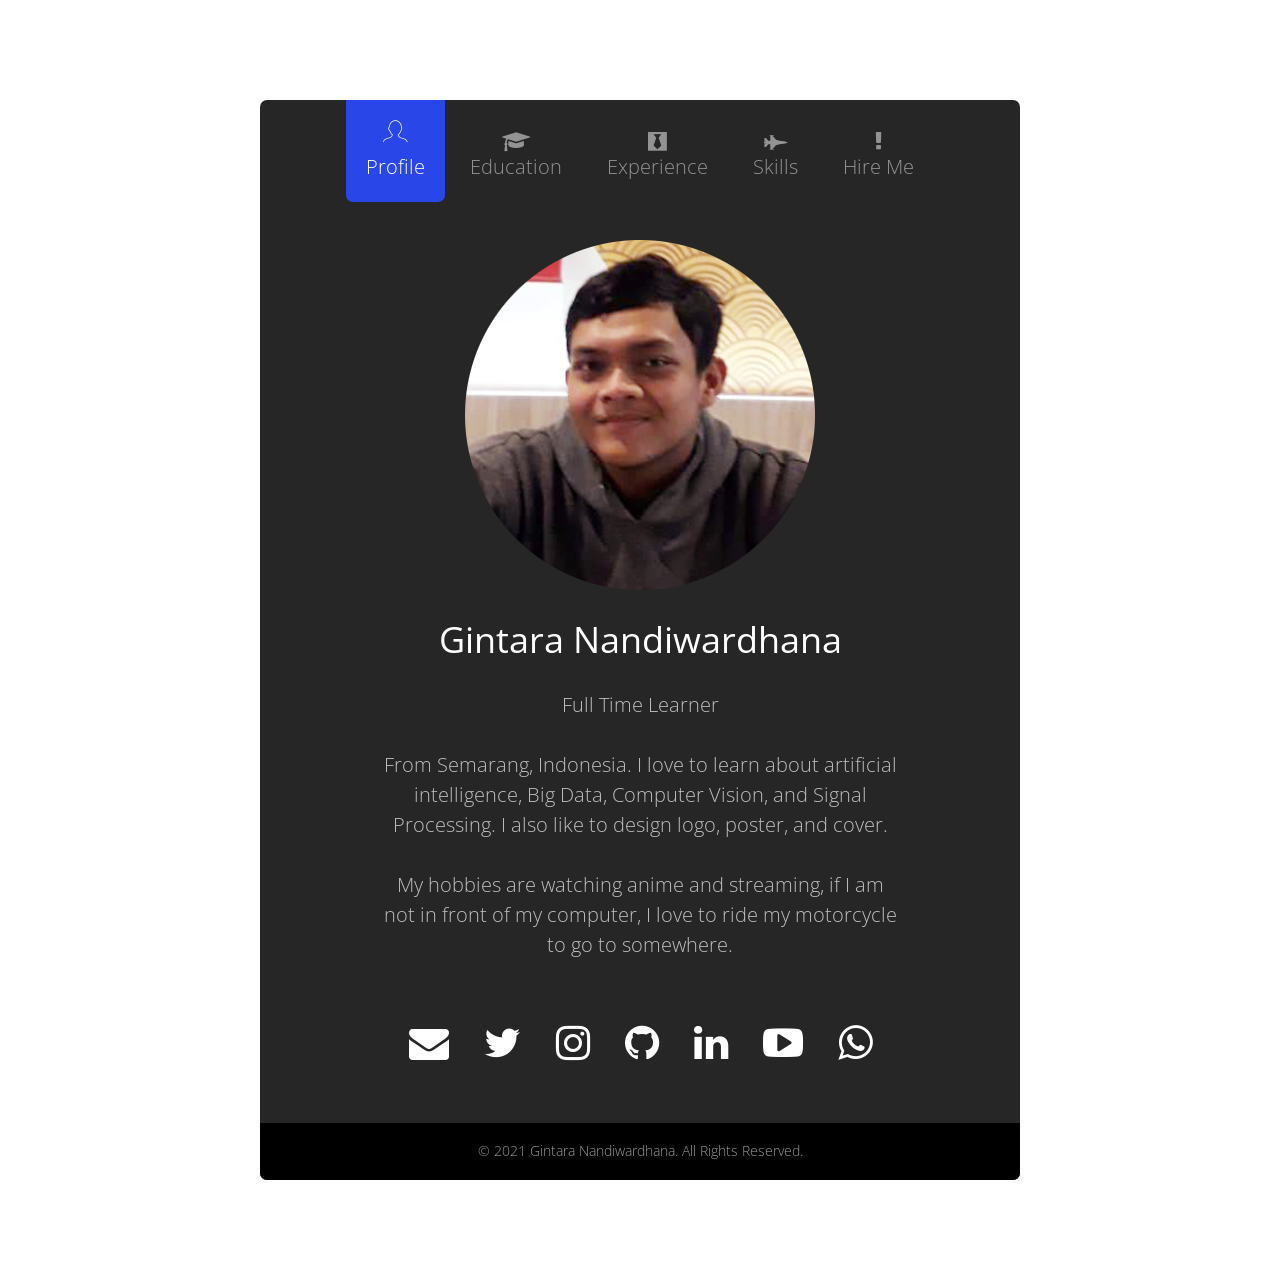
==== commit 28708ef3: "versi01" ====
--- a/index.html
+++ b/index.html
@@ -25,8 +25,10 @@
 
 	<!-- Place favicon.ico and apple-touch-icon.png in the root directory -->
 	<link rel="shortcut icon" href="favicon.ico">
-
-	<!-- <link href='https://fonts.googleapis.com/css?family=Work+Sans:400,300,600,400italic,700' rel='stylesheet' type='text/css'> -->
+	<link rel="preconnect" href="https://fonts.gstatic.com">
+
+	<link href="https://fonts.googleapis.com/css2?family=Open+Sans&display=swap" rel="stylesheet">
+	<link href='https://fonts.googleapis.com/css?family=Work+Sans' rel='stylesheet' type='text/css'> 
 	
 	<!-- Animate.css -->
 	<link rel="stylesheet" href="css/animate.css">
@@ -45,7 +47,7 @@
 	<![endif]-->
 
 	</head>
-	<body style="background-image: url(images/bg_img.jpg);">
+	<body style="background-image: url(images/bgbgbg.jpg);">
 	
 	<div id="fh5co-main">
 		<div class="fh5co-tab-wrap">
@@ -54,19 +56,21 @@
 				<li><a href="#" data-tab="2"><span class="icon icon-graduation-cap"></span><span class="menu-text">Education</span></a></li>
 				<li><a href="#" data-tab="3"><span class="icon icon-black-tie"></span><span class="menu-text">Experience</span></a></li>
 				<li><a href="#" data-tab="4" data-pie="yes"><span class="icon icon-fighter-jet"></span><span class="menu-text">Skills</span></a></li>
-				<li><a href="#" data-tab="5"><span class="icon icon-phone2"></span><span class="menu-text">Contact</span></a></li>
+				<li><a href="#" data-tab="5"><span class="icon icon-exclamation"></span><span class="menu-text">Hire Me</span></a></li>
 			</ul>
 			<div class="fh5co-tab-content active" data-content="1">
 				<div class="fh5co-content-inner text-center">
 					<div class="row row-bottom-padded-sm">
 						<div class="col-md-12">
 							<figure>
-								<img src="images/profile_img.png">
+								<img src="images/fotoprofil.png">
 							</figure>
 							<h1>Gintara Nandiwardhana</h1>
-							<p>Full Time Learner</p>
-							<p>From Semarang, Indonesia. I love to learn about artificial intelligence, Big Data, Computer Vision, and Signal Processing. I also like to design logo, poster, cover.</p>
-							<p>I love watching anime and streaming, if I am not in front of my computer, I love to ride my motorcycle to go to somewhere.</p>
+							<div class="typing">
+								<p>Full Time Learner</p>
+							</div>
+							<p>From Semarang, Indonesia. I love to learn about artificial intelligence, Big Data, Computer Vision, and Signal Processing. I also like to design logo, poster, and cover.</p>
+							<p>My hobbies are watching anime and streaming, if I am not in front of my computer, I love to ride my motorcycle to go to somewhere.</p>
 						</div>
 					</div>
 					<!--
@@ -81,13 +85,13 @@
 					</div>
 					-->
 					<ul class="fh5co-social">
-						<li><a href="#"><i class="icon-envelope"></i></a></li>
-						<li><a href="#"><i class="icon-twitter"></i></a></li>
-						<li><a href="#"><i class="icon-facebook-f"></i></a></li>
-						<li><a href="#"><i class="icon-instagram"></i></a></li>
-						<li><a href="#"><i class="icon-github"></i></a></li>
-						<li><a href="#"><i class="icon-linkedin"></i></a></li>
-						<li><a href="#"><i class="icon-youtube-play"></i></a></li>
+						<li><a href="mailto:gintaranandiwardhana@gmail.com" target="_blank"><i class="icon-envelope"></i></a></li>
+						<li><a href="https://twitter.com/gintara_n" target="_blank"><i class="icon-twitter"></i></a></li>
+						<li><a href="https://www.instagram.com/gintagram_/" target="_blank"><i class="icon-instagram"></i></a></li>
+						<li><a href="https://github.com/GintaraN" target="_blank"><i class="icon-github"></i></a></li>
+						<li><a href="https://www.linkedin.com/in/gintaran/" target="_blank"><i class="icon-linkedin"></i></a></li>
+						<li><a href="https://www.youtube.com/channel/UCZSA0p7SlxsBDdB0noMlvug" target="_blank"><i class="icon-youtube-play"></i></a></li>
+						<li><a href="https://wa.me/6285712062037" target="_blank"><i class="icon-whatsapp"></i></a></li>
 					</ul>
 				</div>
 			</div>
@@ -104,6 +108,7 @@
 									<h2>2015-2019</h2>
 									<h3>Universitas Gadjah Mada - Electrical Engineering</h3>
 									<p>Bachelor specialized in signal processing, electronics, and biomedics. I took this specialization because I am interested in Artificial Intelligence, I learned about the principle of machine / deep learning, biomedical engineering, and big data. I also learned about robotics, radar navigation, compressing or coding techniques, and optimization techniques.</p>
+									<a href="/berkas/s1-2019-384935-abstract-2.pdf" target="_blank"><p>Feel free to check my final project's abstract</p></a>
 								</div>
 							</div>
 
@@ -114,7 +119,7 @@
 								<div class="fh5co-text">
 									<h2>2012-2015</h2>
 									<h3>SMA N 3 Semarang</h3>
-									<p>When I was in high school, I enjoyed studying math and physics, I joined extracurricular in Informatic team and graphic design club, I learned about programming and graphic design. I was the president of the graphic design club when I was at second year and contributed numerous project for the school events.</p>
+									<p>When I was in high school, I joined extracurricular in Informatic team and graphic design club, I learned about programming and graphic design. I was the president of the graphic design club when I was at second year and contributed numerous project for the school events.</p>
 								</div>
 							</div>
 						</div>
@@ -127,16 +132,17 @@
 					<div class="row">
 						<div class="col-md-12">
 
-							<p>I have the privilege to work with these cool companies.</p>
+							<h1>Careers</h1>
 
 							<div class="fh5co-feature">
 								<div class="fh5co-icon">
 									<i class="icon-black-tie"></i>
 								</div>
 								<div class="fh5co-text">
-									<h2>2008 - Present</h2>
-									<h3>XYZ Inc.</h3>
-									<p>Far far away, behind the word mountains, far from the countries.</p>
+									<h2>Jan 2020-Present</h2>
+									<h3>PDAM Kendal</h3>
+									<h3>Internship IT Staff - Web Developer</h3>
+									<p>Create the website for the company, maintenance databases and IT equipment for office </p>
 								</div>
 							</div>
 
@@ -145,22 +151,37 @@
 									<i class="icon-black-tie"></i>
 								</div>
 								<div class="fh5co-text">
-									<h2>2004-2008</h2>
-									<h3>Previous Ltd Co.</h3>
-									<p>Far far away, behind the word mountains, far from the countries.</p>
-								</div>
-							</div>
+									<h2>Jan 2018-Feb 2018</h2>
+									<h3>PT. Astra Daihatsu Motor - Engine plant</h3>
+									<h3>Internship Maintenance</h3>
+									<p>I got a lot of experiences even though it’s just one month working. I learned about Toyota Production System, kanban system, the culture and environment. I was working in the maintenance tool shop, here I analyze and give a solution how to control the quality of a tool before used in the machine.</p>
+								</div>
+							</div>
+
+							<h1>Projects</h1>
 
 							<div class="fh5co-feature">
 								<div class="fh5co-icon">
 									<i class="icon-black-tie"></i>
 								</div>
 								<div class="fh5co-text">
-									<h2>1999-2004</h2>
-									<h3>Previous Ltd Co.</h3>
-									<p>Far far away, behind the word mountains, far from the countries.</p>
-								</div>
-							</div>
+									<h3>pdamkendal.com (2020)</h3>
+									<p>Website development for a company. The site featured news / media sharing about water production and distribution for registered user.</p>
+								</div>
+							</div>
+
+							<div class="fh5co-feature">
+								<div class="fh5co-icon">
+									<i class="icon-black-tie"></i>
+								</div>
+								<div class="fh5co-text">
+									<h3>Gazethru (2009)</h3>
+									<p>The project which is also my thesis about developing interactive digital signage that can be controlled with eye movement. I developed the object selection algorithm to trigger the button. This project built in C#, microsoft SQL Server, and sensor API, we were working in a team of 3 students, with one responsible for Front-end and one for Back-end. After we finished this, we made the next project called Gefy, this app targeted to elementary school students to learn about green movement. Gefy featured video game that also can be controlled by eye movement.</p>
+									<a href="/berkas/poster-gazethru.pdf" target="_blank"><p>Gazethru poster in Indonesian</p></a>
+									<a href="/berkas/sertifikat_EC00201976002 Gazethru.pdf" target="_blank"><p>Rights Certificate</p></a>
+								</div>
+							</div>
+							
 
 						</div>
 						
@@ -203,15 +224,118 @@
 							<div class="chart" data-percent="66"><span><strong>Git</strong>66%</span></div>
 						</div>
 
-					</div>
-				</div>
-			</div>
+						<div class="col-md-4 col-sm-6 col-xs-12 text-center">
+							<div class="chart" data-percent="65"><span><strong>SQL</strong>65%</span></div>
+						</div>
+						<div class="col-md-4 col-sm-6 col-xs-12 text-center">
+							<div class="chart" data-percent="65"><span><strong>C/C++</strong>65%</span></div>
+						</div>
+						<div class="col-md-4 col-sm-6 col-xs-12 text-center">
+							<div class="chart" data-percent="63"><span><strong>Wordpress</strong>63%</span></div>
+						</div>
+
+						<div class="col-md-4 col-sm-6 col-xs-12 text-center">
+							<div class="chart" data-percent="50"><span><strong>GCP</strong>50%</span></div>
+						</div>
+						<div class="col-md-4 col-sm-6 col-xs-12 text-center">
+							<div class="chart" data-percent="50"><span><strong>HTML5 + CSS3</strong>50%</span></div>
+						</div>
+						<div class="col-md-4 col-sm-6 col-xs-12 text-center">
+							<div class="chart" data-percent="30"><span><strong>Docker + Postman</strong>30%</span></div>
+						</div>
+
+						<h3>Languages</h3>
+						<div class="col-md-4 col-sm-6 col-xs-12 text-center">
+							<div class="chart" data-percent="90"><span><strong>Indonesia</strong>90%</span></div>
+						</div>
+						<div class="col-md-4 col-sm-6 col-xs-12 text-center">
+							<div class="chart" data-percent="75"><span><strong>English</strong>75%</span></div>
+						</div>
+						<div class="col-md-4 col-sm-6 col-xs-12 text-center">
+							<div class="chart" data-percent="10"><span><strong>Japanese</strong>10%</span></div>
+						</div>
+						<h3>Positions of Responsibility</h3>
+
+						<div class="fh5co-feature">
+							<div class="fh5co-icon">
+								<i class="icon-fighter-jet"></i>
+							</div>
+							<div class="fh5co-text">
+								<h3>Keluarga Mahasiswa Teknik Elektro Teknologi Informasi (KMTETi)</h3>
+								<h2>Sub-Division Head of Social Media Infokom (2016-2017)</h2>
+								<p>Responsible for public information in majors (electrical engineering and information technology) scale. Administrator at kmteti.ft.ugm.ac.id, contributing as journalist and designer for the publications, volunteer in some events.</p>
+							</div>
+						</div>
+						<div class="fh5co-feature">
+							<div class="fh5co-icon">
+								<i class="icon-fighter-jet"></i>
+							</div>
+							<div class="fh5co-text">
+								<h3>PPSMB Palapa 2016</h3>
+								<h2>Equipment Staff (Nov 2015-Aug 2016)</h2>
+								<p>Probably my biggest event committee as a staff. Responsible for all the equipment including main stage, classrooms, devices, permission to use, for participants and the other committee</p>
+							</div>
+						</div>
+						<div class="fh5co-feature">
+							<div class="fh5co-icon">
+								<i class="icon-fighter-jet"></i>
+							</div>
+							<div class="fh5co-text">
+								<h3>MatLab Workshop</h3>
+								<h2>Instructor (Apr 2018-Jun 2018)</h2>
+								<p>A workshop held by KMTETi for learning about programming and computation with MatLab, this workshop was participated by undergraduate students.</p>
+							</div>
+						</div>
+						<div class="fh5co-feature">
+							<div class="fh5co-icon">
+								<i class="icon-fighter-jet"></i>
+							</div>
+							<div class="fh5co-text">
+								<h3>Lab. work Assistant</h3>
+								<h2>Digital and Microprocessor Lab (Aug 2017-Dec 2017)</h2>
+								<p>Instructor and evaluator for digital and microprocessor lab. work, this lab teach about developing on Arduino and Nuvoton.</p>
+							</div>
+						</div>
+						<div class="fh5co-feature">
+							<div class="fh5co-icon">
+								<i class="icon-fighter-jet"></i>
+							</div>
+							<div class="fh5co-text">
+								<h3>Unit Kegiatan Mahasiswa Seni Rupa</h3>
+								<h2>Community Relations (2016)</h2>
+								<p>A student activity / club involving arts, creating art exhibition with famous local artist as guest, collaborate with other art community in Yogyakarta.</p>
+							</div>
+						</div>
+
+					</div>
+				</div>
+			</div>
+
+			<div class="fh5co-tab-content" data-content="5">
+				<div class="fh5co-content-inner text-center">
+					<div class="row row-bottom-padded-sm">
+						<div class="col-md-12">
+							<a href="/berkas/Curriculum Vitae Gintara.pdf" target="_blank">
+								<h2>Download my Curriculum Vitae</h2></a>
+							<a href="/berkas/Resume + CV Gintara.pdf" target="_blank">
+								<h3>Resume and CV</h3></a>
+							<a href="/berkas/ijazah.pdf" target="_blank">
+								<h3>Bachelor Certificate</h3></a>
+							<a href="/berkas/Academic Transcript.pdf" target="_blank">
+								<h3>Academic Transcript</h3></a>
+							<h3>Phone and SMS : +62 85712062037</h3>
+							<h3>Email : gintaranandiwardhana@gmail.com</h3>
+						</div>
+					</div>
+				</div>
+			</div>
+
 		</div>
 		<footer id="fh5co-footer">
 			<div class="row">
 				<div class="col-md-6 col-md-offset-3 text-center">
 					<small>
-						&copy; 2021 Gintara Nandiwardhana. All Rights Reserved. <span class="fh5co-author">
+						&copy; 2021 Gintara Nandiwardhana. All Rights Reserved.<span class="fh5co-author">
 						</span>
 					</small>
 				</div>
@@ -232,6 +356,20 @@
 	<!-- MAIN JS -->
 	<script src="js/main.js"></script>
 
+	<!--<script src="js/typed.js"></script>
+	<script>
+		var typed = new Typed('.animate', {
+			strings: [
+				"Learner",
+				"Adventurer",
+				"Developer"
+			],
+			typeSpeed: 50,
+			backSpeed: 50,
+			loop: true
+		});
+	</script>-->
+
 	</body>
 </html>
 
--- a/css/style.css
+++ b/css/style.css
@@ -5,14 +5,10 @@
   font-weight: normal;
   font-style: normal;
 }
-/* =======================================================
-*
-* 	Template Style 
-*	Edit this section
-*
-* ======================================================= */
+
 body {
-  font-family: "Source Sans Pro", Arial, sans-serif;
+  /*font-family: "Source Sans Pro", Arial, sans-serif;*/
+  font-family: 'Open Sans', sans-serif;
   font-weight: 300;
   font-size: 20px;
   line-height: 1.5;
@@ -33,13 +29,13 @@
 }
 
 a {
-  color: #17e7a4;
+  color: #2946e9;
   -webkit-transition: 0.5s;
   -o-transition: 0.5s;
   transition: 0.5s;
 }
 a:hover, a:active, a:focus {
-  color: #17e7a4;
+  color: #2946e9;
   outline: none;
 }
 
@@ -49,24 +45,25 @@
 
 h1, h2, h3, h4, h5, h6 {
   color: #fff;
-  font-family: "Source Sans Pro", Arial, sans-serif;
+  /*font-family: "Source Sans Pro", Arial, sans-serif;*/
+  font-family: 'Open Sans', sans-serif;
   font-weight: 400;
   margin: 0 0 30px 0;
 }
 
 ::-webkit-selection {
   color: #fff;
-  background: #17e7a4;
+  background: #2946e9;
 }
 
 ::-moz-selection {
   color: #fff;
-  background: #17e7a4;
+  background: #2946e9;
 }
 
 ::selection {
   color: #fff;
-  background: #17e7a4;
+  background: #2946e9;
 }
 
 #fh5co-main {
@@ -158,7 +155,7 @@
   position: absolute;
   content: "";
   height: 0;
-  background: #17e7a4;
+  background: #2946e9;
   z-index: -1;
   top: 0;
   left: 0;
@@ -240,7 +237,7 @@
 
 .fh5co-counter .fh5co-number {
   font-size: 100px;
-  color: #17e7a4;
+  color: #2946e9;
   font-weight: 400;
   margin: 0;
   padding: 0;
@@ -292,9 +289,9 @@
   *display: inline;
 }
 .fh5co-social li a {
-  font-size: 22px;
-  color: #fff;
-  padding: 10px 20px;
+  font-size: 40px;
+  color: #fff;
+  padding: 5px 15px;
   display: -moz-inline-stack;
   display: inline-block;
   zoom: 1;
@@ -310,7 +307,7 @@
   }
 }
 .fh5co-social li a:hover {
-  color: #17e7a4;
+  color: #2946e9;
 }
 .fh5co-social li a:hover, .fh5co-social li a:active, .fh5co-social li a:focus {
   outline: none;
@@ -329,7 +326,7 @@
   margin-top: 5px;
 }
 .fh5co-feature .fh5co-icon i {
-  color: #17e7a4;
+  color: #2946e9;
   font-size: 40px;
 }
 .fh5co-feature .fh5co-text {
@@ -352,6 +349,7 @@
 }
 .fh5co-feature .fh5co-text h3 {
   font-weight: 300;
+  margin-top: 5px;
   margin-bottom: 10px;
   color: rgba(255, 255, 255, 0.973);
   font-size: 20px;
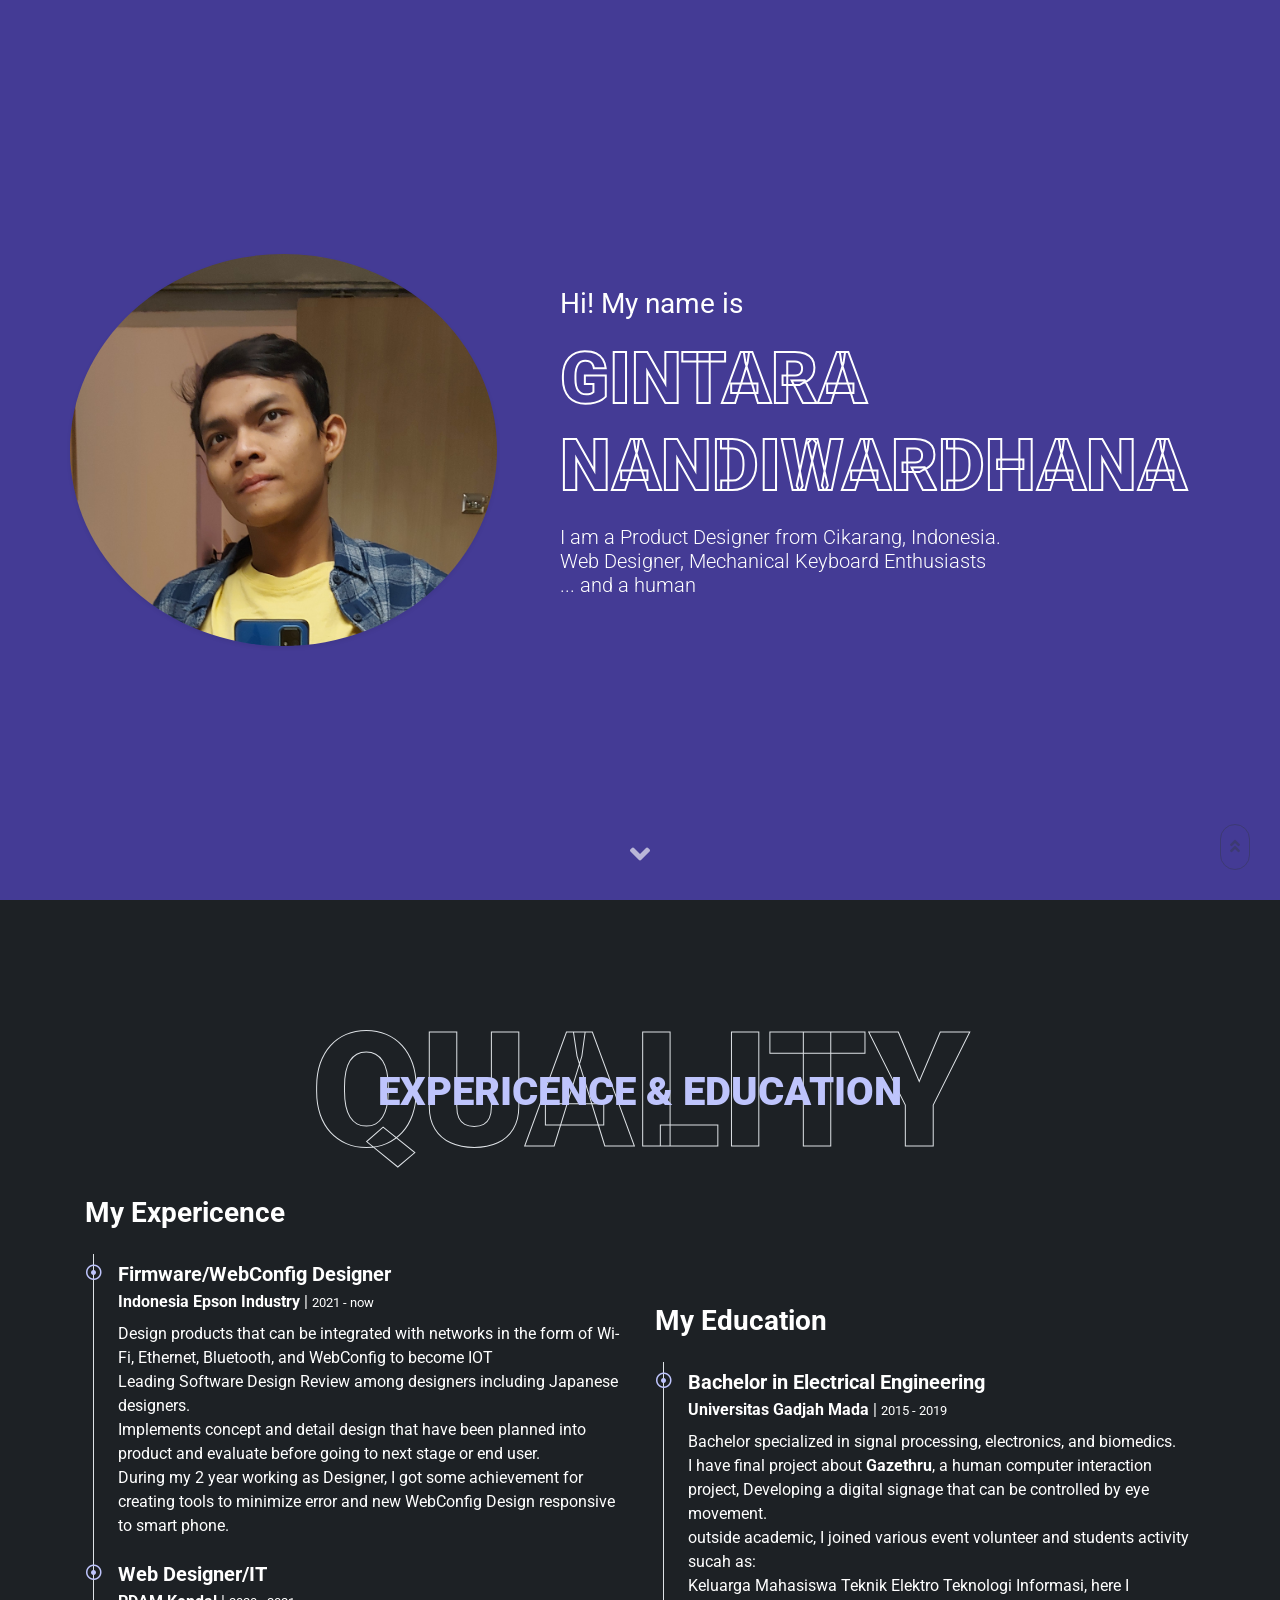
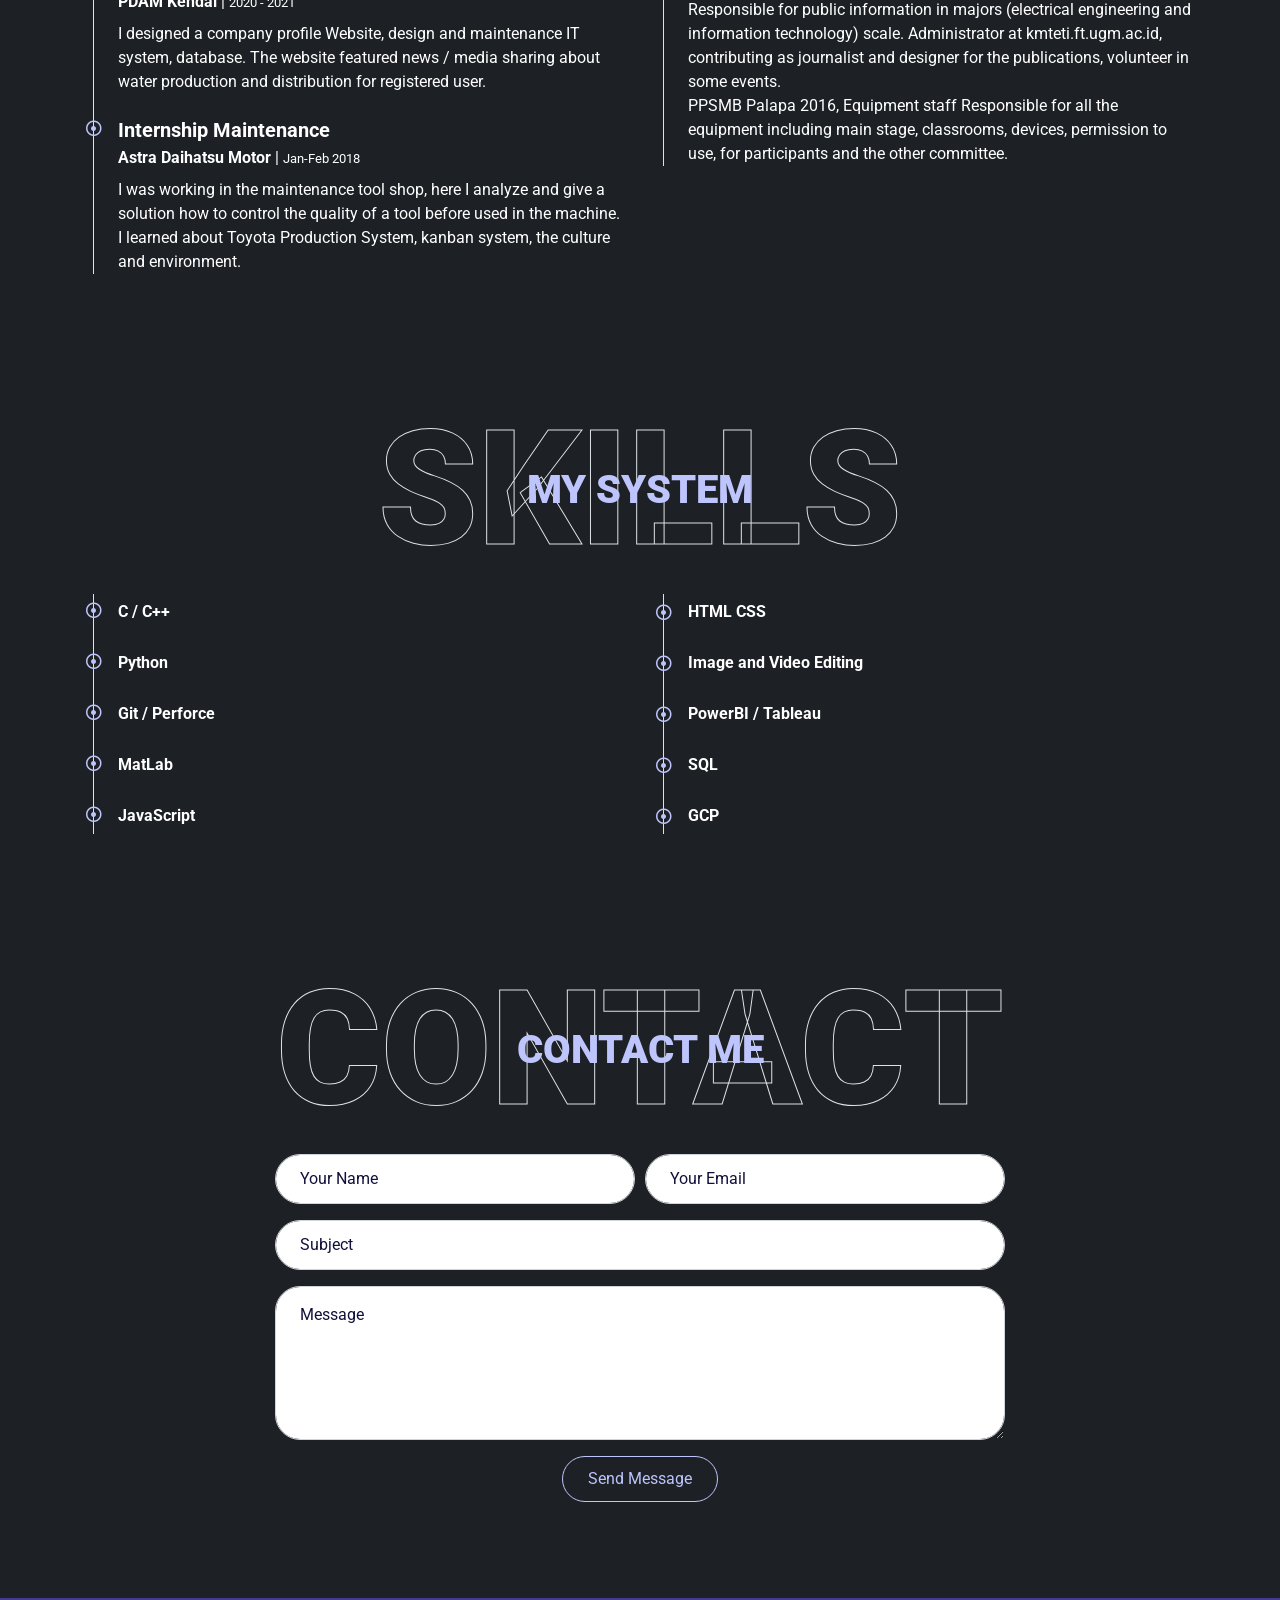
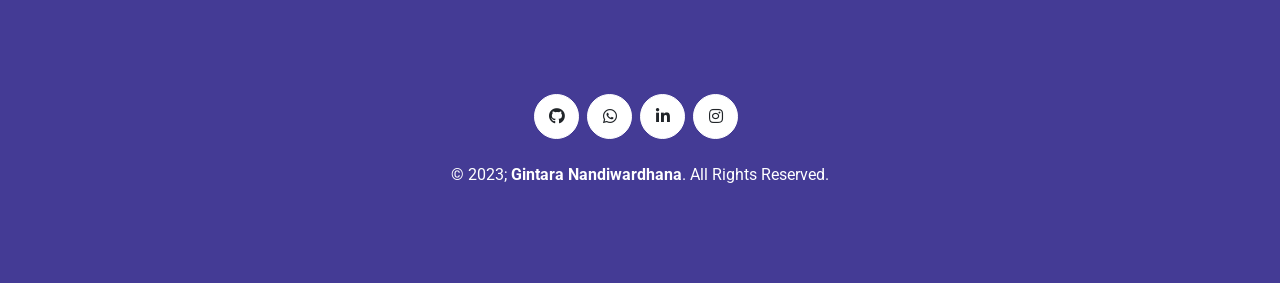
==== commit 6a016c4d: "new_2023" ====
--- a/index.html
+++ b/index.html
@@ -1,375 +1,592 @@
-
 <!DOCTYPE html>
-<!--[if lt IE 7]>      <html class="no-js lt-ie9 lt-ie8 lt-ie7"> <![endif]-->
-<!--[if IE 7]>         <html class="no-js lt-ie9 lt-ie8"> <![endif]-->
-<!--[if IE 8]>         <html class="no-js lt-ie9"> <![endif]-->
-<!--[if gt IE 8]><!--> <html class="no-js"> <!--<![endif]-->
-	<head>
-	<meta charset="utf-8">
-	<meta http-equiv="X-UA-Compatible" content="IE=edge">
-	<title>Gintara Nandiwardhana</title>
-	<meta name="viewport" content="width=device-width, initial-scale=1">
-	<meta name="description" content="Profile Gintara Nandiwardhana" />
-	<meta name="keywords" content="Gintara Nandiwardhana" />
-	<meta name="author" content="Gintara Nandiwardhana" />
-
-	<meta property="og:title" content=""/>
-	<meta property="og:image" content=""/>
-	<meta property="og:url" content=""/>
-	<meta property="og:site_name" content=""/>
-	<meta property="og:description" content=""/>
-	<meta name="twitter:title" content="" />
-	<meta name="twitter:image" content="" />
-	<meta name="twitter:url" content="" />
-	<meta name="twitter:card" content="" />
-
-	<!-- Place favicon.ico and apple-touch-icon.png in the root directory -->
-	<link rel="shortcut icon" href="favicon.ico">
-	<link rel="preconnect" href="https://fonts.gstatic.com">
-
-	<link href="https://fonts.googleapis.com/css2?family=Open+Sans&display=swap" rel="stylesheet">
-	<link href='https://fonts.googleapis.com/css?family=Work+Sans' rel='stylesheet' type='text/css'> 
-	
-	<!-- Animate.css -->
-	<link rel="stylesheet" href="css/animate.css">
-	<!-- Icomoon Icon Fonts-->
-	<link rel="stylesheet" href="css/icomoon.css">
-	<!-- Bootstrap  -->
-	<link rel="stylesheet" href="css/bootstrap.css">
-	<!-- Theme style  -->
-	<link rel="stylesheet" href="css/style.css">
-
-	<!-- Modernizr JS -->
-	<script src="js/modernizr-2.6.2.min.js"></script>
-	<!-- FOR IE9 below -->
-	<!--[if lt IE 9]>
-	<script src="js/respond.min.js"></script>
-	<![endif]-->
-
-	</head>
-	<body style="background-image: url(images/bgbgbg.jpg);">
-	
-	<div id="fh5co-main">
-		<div class="fh5co-tab-wrap">
-			<ul class="fh5co-tab-menu">
-				<li class="active"><a href="#" data-tab="1"><span class="icon icon-profile-male"></span><span class="menu-text">Profile</span></a></li>
-				<li><a href="#" data-tab="2"><span class="icon icon-graduation-cap"></span><span class="menu-text">Education</span></a></li>
-				<li><a href="#" data-tab="3"><span class="icon icon-black-tie"></span><span class="menu-text">Experience</span></a></li>
-				<li><a href="#" data-tab="4" data-pie="yes"><span class="icon icon-fighter-jet"></span><span class="menu-text">Skills</span></a></li>
-				<li><a href="#" data-tab="5"><span class="icon icon-exclamation"></span><span class="menu-text">Hire Me</span></a></li>
-			</ul>
-			<div class="fh5co-tab-content active" data-content="1">
-				<div class="fh5co-content-inner text-center">
-					<div class="row row-bottom-padded-sm">
-						<div class="col-md-12">
-							<figure>
-								<img src="images/fotoprofil.png">
-							</figure>
-							<h1>Gintara Nandiwardhana</h1>
-							<div class="typing">
-								<p>Full Time Learner</p>
-							</div>
-							<p>From Semarang, Indonesia. I love to learn about artificial intelligence, Big Data, Computer Vision, and Signal Processing. I also like to design logo, poster, and cover.</p>
-							<p>My hobbies are watching anime and streaming, if I am not in front of my computer, I love to ride my motorcycle to go to somewhere.</p>
-						</div>
-					</div>
-					<!--
-					<div class="row">
-						<div class="col-md-12 fh5co-counter">
-							<div class="fh5co-number fh5co-left">10</div>
-							<div class="fh5co-text">
-								<h3 class="border-bottom">Years of experience in Web Design</h3>
-								<p>Far far away, behind the word mountains, far from the countries.</p>
-							</div>
-						</div>
-					</div>
-					-->
-					<ul class="fh5co-social">
-						<li><a href="mailto:gintaranandiwardhana@gmail.com" target="_blank"><i class="icon-envelope"></i></a></li>
-						<li><a href="https://twitter.com/gintara_n" target="_blank"><i class="icon-twitter"></i></a></li>
-						<li><a href="https://www.instagram.com/gintagram_/" target="_blank"><i class="icon-instagram"></i></a></li>
-						<li><a href="https://github.com/GintaraN" target="_blank"><i class="icon-github"></i></a></li>
-						<li><a href="https://www.linkedin.com/in/gintaran/" target="_blank"><i class="icon-linkedin"></i></a></li>
-						<li><a href="https://www.youtube.com/channel/UCZSA0p7SlxsBDdB0noMlvug" target="_blank"><i class="icon-youtube-play"></i></a></li>
-						<li><a href="https://wa.me/6285712062037" target="_blank"><i class="icon-whatsapp"></i></a></li>
-					</ul>
-				</div>
-			</div>
-			<div class="fh5co-tab-content" data-content="2">
-				<div class="fh5co-content-inner">
-					<div class="row">
-						<div class="col-md-12">
-							<h1>Educations</h1>
-							<div class="fh5co-feature">
-								<div class="fh5co-icon">
-									<i class="icon-graduation-cap"></i>
-								</div>
-								<div class="fh5co-text">
-									<h2>2015-2019</h2>
-									<h3>Universitas Gadjah Mada - Electrical Engineering</h3>
-									<p>Bachelor specialized in signal processing, electronics, and biomedics. I took this specialization because I am interested in Artificial Intelligence, I learned about the principle of machine / deep learning, biomedical engineering, and big data. I also learned about robotics, radar navigation, compressing or coding techniques, and optimization techniques.</p>
-									<a href="/berkas/s1-2019-384935-abstract-2.pdf" target="_blank"><p>Feel free to check my final project's abstract</p></a>
-								</div>
-							</div>
-
-							<div class="fh5co-feature">
-								<div class="fh5co-icon">
-									<i class="icon-graduation-cap"></i>
-								</div>
-								<div class="fh5co-text">
-									<h2>2012-2015</h2>
-									<h3>SMA N 3 Semarang</h3>
-									<p>When I was in high school, I joined extracurricular in Informatic team and graphic design club, I learned about programming and graphic design. I was the president of the graphic design club when I was at second year and contributed numerous project for the school events.</p>
-								</div>
-							</div>
-						</div>
-						
-					</div>
-				</div>
-			</div>
-			<div class="fh5co-tab-content" data-content="3">
-				<div class="fh5co-content-inner">
-					<div class="row">
-						<div class="col-md-12">
-
-							<h1>Careers</h1>
-
-							<div class="fh5co-feature">
-								<div class="fh5co-icon">
-									<i class="icon-black-tie"></i>
-								</div>
-								<div class="fh5co-text">
-									<h2>Jan 2020-Present</h2>
-									<h3>PDAM Kendal</h3>
-									<h3>Internship IT Staff - Web Developer</h3>
-									<p>Create the website for the company, maintenance databases and IT equipment for office </p>
-								</div>
-							</div>
-
-							<div class="fh5co-feature">
-								<div class="fh5co-icon">
-									<i class="icon-black-tie"></i>
-								</div>
-								<div class="fh5co-text">
-									<h2>Jan 2018-Feb 2018</h2>
-									<h3>PT. Astra Daihatsu Motor - Engine plant</h3>
-									<h3>Internship Maintenance</h3>
-									<p>I got a lot of experiences even though it’s just one month working. I learned about Toyota Production System, kanban system, the culture and environment. I was working in the maintenance tool shop, here I analyze and give a solution how to control the quality of a tool before used in the machine.</p>
-								</div>
-							</div>
-
-							<h1>Projects</h1>
-
-							<div class="fh5co-feature">
-								<div class="fh5co-icon">
-									<i class="icon-black-tie"></i>
-								</div>
-								<div class="fh5co-text">
-									<h3>pdamkendal.com (2020)</h3>
-									<p>Website development for a company. The site featured news / media sharing about water production and distribution for registered user.</p>
-								</div>
-							</div>
-
-							<div class="fh5co-feature">
-								<div class="fh5co-icon">
-									<i class="icon-black-tie"></i>
-								</div>
-								<div class="fh5co-text">
-									<h3>Gazethru (2009)</h3>
-									<p>The project which is also my thesis about developing interactive digital signage that can be controlled with eye movement. I developed the object selection algorithm to trigger the button. This project built in C#, microsoft SQL Server, and sensor API, we were working in a team of 3 students, with one responsible for Front-end and one for Back-end. After we finished this, we made the next project called Gefy, this app targeted to elementary school students to learn about green movement. Gefy featured video game that also can be controlled by eye movement.</p>
-									<a href="/berkas/poster-gazethru.pdf" target="_blank"><p>Gazethru poster in Indonesian</p></a>
-									<a href="/berkas/sertifikat_EC00201976002 Gazethru.pdf" target="_blank"><p>Rights Certificate</p></a>
-								</div>
-							</div>
-							
-
-						</div>
-						
-					</div>
-				</div>
-			</div>
-			<div class="fh5co-tab-content" data-content="4">
-				<div class="fh5co-content-inner">
-					<div class="row">
-						<div class="col-md-12">
-							<h3>Tools</h3>
-						</div>
-						<div class="col-md-4 col-sm-6 col-xs-12 text-center">
-							<div class="chart" data-percent="95"><span><strong>Ms. Office</strong>95%</span></div>
-						</div>
-						<div class="col-md-4 col-sm-6 col-xs-12 text-center">
-							<div class="chart" data-percent="88"><span><strong>Photoshop</strong>88%</span></div>
-						</div>
-						<div class="col-md-4 col-sm-6 col-xs-12 text-center">
-							<div class="chart" data-percent="81"><span><strong>Python</strong>81%</span></div>
-						</div>
-
-						<div class="col-md-4 col-sm-6 col-xs-12 text-center">
-							<div class="chart" data-percent="79"><span><strong>CorelDraw</strong>79%</span></div>
-						</div>
-						<div class="col-md-4 col-sm-6 col-xs-12 text-center">
-							<div class="chart" data-percent="72"><span><strong>PowerBI</strong>72%</span></div>
-						</div>
-						<div class="col-md-4 col-sm-6 col-xs-12 text-center">
-							<div class="chart" data-percent="70"><span><strong>Tableau</strong>70%</span></div>
-						</div>
-
-						<div class="col-md-4 col-sm-6 col-xs-12 text-center">
-							<div class="chart" data-percent="69"><span><strong>C# .NET</strong>69%</span></div>
-						</div>
-						<div class="col-md-4 col-sm-6 col-xs-12 text-center">
-							<div class="chart" data-percent="68"><span><strong>MatLab</strong>68%</span></div>
-						</div>
-						<div class="col-md-4 col-sm-6 col-xs-12 text-center">
-							<div class="chart" data-percent="66"><span><strong>Git</strong>66%</span></div>
-						</div>
-
-						<div class="col-md-4 col-sm-6 col-xs-12 text-center">
-							<div class="chart" data-percent="65"><span><strong>SQL</strong>65%</span></div>
-						</div>
-						<div class="col-md-4 col-sm-6 col-xs-12 text-center">
-							<div class="chart" data-percent="65"><span><strong>C/C++</strong>65%</span></div>
-						</div>
-						<div class="col-md-4 col-sm-6 col-xs-12 text-center">
-							<div class="chart" data-percent="63"><span><strong>Wordpress</strong>63%</span></div>
-						</div>
-
-						<div class="col-md-4 col-sm-6 col-xs-12 text-center">
-							<div class="chart" data-percent="50"><span><strong>GCP</strong>50%</span></div>
-						</div>
-						<div class="col-md-4 col-sm-6 col-xs-12 text-center">
-							<div class="chart" data-percent="50"><span><strong>HTML5 + CSS3</strong>50%</span></div>
-						</div>
-						<div class="col-md-4 col-sm-6 col-xs-12 text-center">
-							<div class="chart" data-percent="30"><span><strong>Docker + Postman</strong>30%</span></div>
-						</div>
-
-						<h3>Languages</h3>
-						<div class="col-md-4 col-sm-6 col-xs-12 text-center">
-							<div class="chart" data-percent="90"><span><strong>Indonesia</strong>90%</span></div>
-						</div>
-						<div class="col-md-4 col-sm-6 col-xs-12 text-center">
-							<div class="chart" data-percent="75"><span><strong>English</strong>75%</span></div>
-						</div>
-						<div class="col-md-4 col-sm-6 col-xs-12 text-center">
-							<div class="chart" data-percent="10"><span><strong>Japanese</strong>10%</span></div>
-						</div>
-						<h3>Positions of Responsibility</h3>
-
-						<div class="fh5co-feature">
-							<div class="fh5co-icon">
-								<i class="icon-fighter-jet"></i>
-							</div>
-							<div class="fh5co-text">
-								<h3>Keluarga Mahasiswa Teknik Elektro Teknologi Informasi (KMTETi)</h3>
-								<h2>Sub-Division Head of Social Media Infokom (2016-2017)</h2>
-								<p>Responsible for public information in majors (electrical engineering and information technology) scale. Administrator at kmteti.ft.ugm.ac.id, contributing as journalist and designer for the publications, volunteer in some events.</p>
-							</div>
-						</div>
-						<div class="fh5co-feature">
-							<div class="fh5co-icon">
-								<i class="icon-fighter-jet"></i>
-							</div>
-							<div class="fh5co-text">
-								<h3>PPSMB Palapa 2016</h3>
-								<h2>Equipment Staff (Nov 2015-Aug 2016)</h2>
-								<p>Probably my biggest event committee as a staff. Responsible for all the equipment including main stage, classrooms, devices, permission to use, for participants and the other committee</p>
-							</div>
-						</div>
-						<div class="fh5co-feature">
-							<div class="fh5co-icon">
-								<i class="icon-fighter-jet"></i>
-							</div>
-							<div class="fh5co-text">
-								<h3>MatLab Workshop</h3>
-								<h2>Instructor (Apr 2018-Jun 2018)</h2>
-								<p>A workshop held by KMTETi for learning about programming and computation with MatLab, this workshop was participated by undergraduate students.</p>
-							</div>
-						</div>
-						<div class="fh5co-feature">
-							<div class="fh5co-icon">
-								<i class="icon-fighter-jet"></i>
-							</div>
-							<div class="fh5co-text">
-								<h3>Lab. work Assistant</h3>
-								<h2>Digital and Microprocessor Lab (Aug 2017-Dec 2017)</h2>
-								<p>Instructor and evaluator for digital and microprocessor lab. work, this lab teach about developing on Arduino and Nuvoton.</p>
-							</div>
-						</div>
-						<div class="fh5co-feature">
-							<div class="fh5co-icon">
-								<i class="icon-fighter-jet"></i>
-							</div>
-							<div class="fh5co-text">
-								<h3>Unit Kegiatan Mahasiswa Seni Rupa</h3>
-								<h2>Community Relations (2016)</h2>
-								<p>A student activity / club involving arts, creating art exhibition with famous local artist as guest, collaborate with other art community in Yogyakarta.</p>
-							</div>
-						</div>
-
-					</div>
-				</div>
-			</div>
-
-			<div class="fh5co-tab-content" data-content="5">
-				<div class="fh5co-content-inner text-center">
-					<div class="row row-bottom-padded-sm">
-						<div class="col-md-12">
-							<a href="/berkas/Curriculum Vitae Gintara.pdf" target="_blank">
-								<h2>Download my Curriculum Vitae</h2></a>
-							<a href="/berkas/Resume + CV Gintara.pdf" target="_blank">
-								<h3>Resume and CV</h3></a>
-							<a href="/berkas/ijazah.pdf" target="_blank">
-								<h3>Bachelor Certificate</h3></a>
-							<a href="/berkas/Academic Transcript.pdf" target="_blank">
-								<h3>Academic Transcript</h3></a>
-							<h3>Phone and SMS : +62 85712062037</h3>
-							<h3>Email : gintaranandiwardhana@gmail.com</h3>
-						</div>
-					</div>
-				</div>
-			</div>
-
-		</div>
-		<footer id="fh5co-footer">
-			<div class="row">
-				<div class="col-md-6 col-md-offset-3 text-center">
-					<small>
-						&copy; 2021 Gintara Nandiwardhana. All Rights Reserved.<span class="fh5co-author">
-						</span>
-					</small>
-				</div>
-			</div>
-		</footer>
-	</div>
-	
-	<!-- jQuery -->
-	<script src="js/jquery.min.js"></script>
-	<!-- jQuery Easing -->
-	<script src="js/jquery.easing.1.3.js"></script>
-	<!-- Bootstrap -->
-	<script src="js/bootstrap.min.js"></script>
-	<!-- Waypoints -->
-	<script src="js/jquery.waypoints.min.js"></script>
-	<!-- Easy PieChart -->
-	<script src="js/jquery.easypiechart.min.js"></script>
-	<!-- MAIN JS -->
-	<script src="js/main.js"></script>
-
-	<!--<script src="js/typed.js"></script>
-	<script>
-		var typed = new Typed('.animate', {
-			strings: [
-				"Learner",
-				"Adventurer",
-				"Developer"
-			],
-			typeSpeed: 50,
-			backSpeed: 50,
-			loop: true
-		});
-	</script>-->
-
-	</body>
-</html>
-
+<html lang="en">
+
+<head>
+    <meta charset="utf-8">
+    <title>Gintara Nandiwardhana</title>
+    <meta content="width=device-width, initial-scale=1.0" name="viewport">
+    <meta content="Free HTML Templates" name="keywords">
+    <meta content="Free HTML Templates" name="description">
+
+    <!-- Favicon -->
+    <link href="img/favicon.ico" rel="icon">
+
+    <!-- Google Web Fonts -->
+    <link rel="preconnect" href="https://fonts.gstatic.com">
+    <link href="https://fonts.googleapis.com/css2?family=Roboto:wght@300;400;500;700;900&display=swap" rel="stylesheet"> 
+
+    <!-- Font Awesome -->
+    <link href="https://cdnjs.cloudflare.com/ajax/libs/font-awesome/5.10.0/css/all.min.css" rel="stylesheet">
+
+    <!-- Libraries Stylesheet -->
+    <link href="lib/owlcarousel/assets/owl.carousel.min.css" rel="stylesheet">
+    <link href="lib/lightbox/css/lightbox.min.css" rel="stylesheet">
+
+    <!-- Customized Bootstrap Stylesheet -->
+    <link href="css/style.css" rel="stylesheet">
+</head>
+
+<body data-spy="scroll" data-target=".navbar" data-offset="51">
+    <!-- Navbar Start -->
+    <nav class="navbar fixed-top shadow-sm navbar-expand-lg bg-dark navbar-dark py-3 py-lg-0 px-lg-5">
+        <a href="index.html" class="navbar-brand ml-lg-3">
+            <h1 class="m-0 display-5"><span class="text-primary" style="-webkit-text-stroke: 1px #ffffff;">Gintara</span> Nandiwardhana</h1>
+        </a>
+        <button type="button" class="navbar-toggler" data-toggle="collapse" data-target="#navbarCollapse">
+            <span class="navbar-toggler-icon"></span>
+        </button>
+        <div class="collapse navbar-collapse px-lg-3" id="navbarCollapse">
+            <div class="navbar-nav m-auto py-0">
+                <a href="#home" class="nav-item nav-link active">Home</a>
+                <!--<a href="#about" class="nav-item nav-link">About</a>-->
+                <a href="#qualification" class="nav-item nav-link">Quality</a>
+                <a href="#skill" class="nav-item nav-link">Skill</a>
+                <!--<a href="#service" class="nav-item nav-link">Service</a>-->
+                <!--<a href="#portfolio" class="nav-item nav-link">Portfolio</a>-->
+                <!--<a href="#testimonial" class="nav-item nav-link">Review</a>
+                <a href="#blog" class="nav-item nav-link">Blog</a>-->
+                <a href="#contact" class="nav-item nav-link">Contact</a>
+            </div>
+            <!--<a href="" class="btn btn-outline-primary d-none d-lg-block">Hire Me</a>-->
+        </div>
+    </nav>
+    <!-- Navbar End -->
+
+    <!-- Header Start -->
+    <div class="container-fluid bg-primary d-flex align-items-center mb-5 py-5" id="home" style="min-height: 100vh;">
+        <div class="container">
+            <div class="row align-items-center">
+                <div class="col-lg-5 px-5 pl-lg-0 pb-5 pb-lg-0">
+                    <img class="img-fluid w-100 rounded-circle shadow-sm" src="img/profil01.jpg" alt="">
+                </div>
+                <div class="col-lg-7 text-center text-lg-left">
+                    <h3 class="text-white font-weight-normal mb-3">Hi! My name is</h3>
+                    <h1 class="display-3 text-uppercase text-primary mb-3" style="-webkit-text-stroke: 2px #ffffff;">Gintara Nandiwardhana</h1>
+                    <h5 class="text-white font-weight-light mb-3">I am a Product Designer from Cikarang, Indonesia.  
+                        <br>Web Designer, Mechanical Keyboard Enthusiasts
+                        <br>... and a human
+                    </h5>
+                    <!--<h1 class="typed-text-output d-inline font-weight-lighter text-white"></h1>
+                    <div class="typed-text d-none">Product Designer, Web Designer</div>
+                    <div class="d-flex align-items-center justify-content-center justify-content-lg-start pt-5">
+                        <a href="" class="btn btn-outline-light">Download CV</a>-->
+                    </div>
+                </div>
+            </div>
+        </div>
+    </div>
+    <!-- Header End -->
+
+
+    <!-- About Start 
+    <div class="container-fluid py-5" id="about">
+        <div class="container">
+            <div class="position-relative d-flex align-items-center justify-content-center">
+                <h1 class="display-1 text-uppercase text-white" style="-webkit-text-stroke: 1px #dee2e6;">About</h1>
+                <h1 class="position-absolute text-uppercase text-primary">About Me</h1>
+            </div>
+            <div class="row align-items-center">
+                <div class="col-lg-5 pb-4 pb-lg-0">
+                    <img class="img-fluid rounded w-100" src="img/img02.jpg" alt="">
+                </div>
+                <div class="col-lg-7">
+                    <h3 class="mb-4">Product Designer & Web Designer</h3>
+                    <p>An</p>
+                    <div class="row mb-3">
+                        <div class="col-sm-6 py-2"><h6>Name: <span class="text-secondary">Gintara Nandiwardhana</span></h6></div>
+                        <div class="col-sm-6 py-2"><h6>Birthday: <span class="text-secondary">21 July</span></h6></div>
+                        <div class="col-sm-6 py-2"><h6>Degree: <span class="text-secondary">Bachelor</span></h6></div>
+                        <div class="col-sm-6 py-2"><h6>Experience: <span class="text-secondary">10 Years</span></h6></div>
+                        <div class="col-sm-6 py-2"><h6>Phone: <span class="text-secondary">+62 85712062037</span></h6></div>
+                        <div class="col-sm-6 py-2"><h6>Email: <span class="text-secondary">gintaranandiwardhana@gmail.com</span></h6></div>
+                        <div class="col-sm-6 py-2"><h6>Address: <span class="text-secondary">Cikarang, West Java, Indonesia</span></h6></div>
+                        
+                    </div>
+                    <a href="" class="btn btn-outline-primary mr-4">Hire Me</a>
+                    <a href="" class="btn btn-outline-primary">Learn More</a>
+                </div>
+            </div>
+        </div>
+    </div>
+    About End -->
+
+
+    <!-- Qualification Start -->
+    <div class="container-fluid py-5" id="qualification">
+        <div class="container">
+            <div class="position-relative d-flex align-items-center justify-content-center">
+                <h1 class="display-1 text-uppercase text-dark" style="-webkit-text-stroke: 1px #dee2e6;">Quality</h1>
+                <h1 class="position-absolute text-uppercase text-primary-light">Expericence & Education</h1>
+            </div>
+            <div class="row align-items-center">
+            
+                <div class="col-lg-6">
+                    <h3 class="mb-4">My Expericence</h3>
+                    <div class="border-left border-primary-light pt-2 pl-4 ml-2">
+                        <div class="position-relative mb-4">
+                            <i class="far fa-dot-circle text-primary-light position-absolute" style="top: 2px; left: -32px;"></i>
+                            <h5 class="font-weight-bold mb-1">Firmware/WebConfig Designer</h5>
+                            <p class="mb-2"><strong>Indonesia Epson Industry</strong> | <small>2021 - now</small></p>
+                             <p>Design products that can be integrated with networks in the form of Wi-Fi, Ethernet, Bluetooth, and WebConfig to become IOT
+                                <br> Leading Software Design Review among designers including Japanese designers.
+                                <br> Implements concept and detail design that have been planned into product and evaluate before going to next stage or end user.
+                                <br> During my 2 year working as Designer, I got some achievement for creating tools to minimize error and new WebConfig Design responsive to smart phone.
+                            </p>
+                        </div>
+                        <div class="position-relative mb-4">
+                            <i class="far fa-dot-circle text-primary-light position-absolute" style="top: 2px; left: -32px;"></i>
+                            <h5 class="font-weight-bold mb-1">Web Designer/IT</h5>
+                            <p class="mb-2"><strong>PDAM Kendal</strong> | <small>2020 - 2021</small></p>
+                            <p>I designed a company profile Website, design and maintenance IT system, database. The website featured news / media sharing about water production and distribution for registered user.</p>
+                        </div>
+                        <div class="position-relative mb-4">
+                            <i class="far fa-dot-circle text-primary-light position-absolute" style="top: 2px; left: -32px;"></i>
+                            <h5 class="font-weight-bold mb-1">Internship Maintenance</h5>
+                            <p class="mb-2"><strong>Astra Daihatsu Motor</strong> | <small>Jan-Feb 2018</small></p>
+                            <p>I was working in the maintenance tool shop, here I analyze and give a solution how to control the quality of a tool before used in the machine. I learned about Toyota Production System, kanban system, the culture and environment.</p>
+                        </div>                          
+                    </div>
+                </div>
+                <div class="col-lg-6">
+                    <h3 class="mb-4">My Education</h3>
+                    <div class="border-left border-primary-light pt-2 pl-4 ml-2">
+                        <div class="position-relative mb-4">
+                            <i class="far fa-dot-circle text-primary-light position-absolute" style="top: 2px; left: -32px;"></i>
+                            <h5 class="font-weight-bold mb-1">Bachelor in Electrical Engineering</h5>
+                            <p class="mb-2"><strong>Universitas Gadjah Mada</strong> | <small>2015 - 2019</small></p>
+                            <p>Bachelor specialized in signal processing, electronics, and biomedics. 
+                                <br>I have final project about <a class="text-white font-weight-bold" href="https://www.youtube.com/watch?v=wAGI4NJYE7g&ab_channel=SunuWibirama" target="_blank">Gazethru</a>, a human computer interaction project, Developing a digital signage that can be controlled by eye movement.
+                                <br>outside academic, I joined various event volunteer and students activity sucah as:
+                                <br> Keluarga Mahasiswa Teknik Elektro Teknologi Informasi, here I Responsible for public information in majors (electrical engineering and information technology) scale. Administrator at kmteti.ft.ugm.ac.id, contributing as journalist and designer for the publications, volunteer in some events.
+                                <br> PPSMB Palapa 2016, Equipment staff Responsible for all the equipment including main stage, classrooms, devices, permission to use, for participants and the other committee.
+                            </p>
+                        </div>
+                    </div>
+                </div>
+            </div>
+        </div>
+    </div>
+    <!-- Qualification End -->
+
+
+    <!-- Skill Start -->
+    <div class="container-fluid py-5" id="skill">
+        <div class="container">
+            <div class="position-relative d-flex align-items-center justify-content-center">
+                <h1 class="display-1 text-uppercase text-dark" style="-webkit-text-stroke: 1px #dee2e6;">Skills</h1>
+                <h1 class="position-absolute text-uppercase text-primary-light">My System</h1>
+            </div>
+            <div class="row align-items-center">
+                <div class="col-lg-6">
+                    <div class="border-left border-primary-light pt-2 pl-4 ml-2">
+                        <div>
+                            <div class="position-relative mb-4">
+                                <div class="d-flex justify-content-between">
+                                    <i class="far fa-dot-circle text-primary-light position-absolute" style="left: -32px;"></i>
+                                    <h6 class="font-weight-bold">C / C++</h6>
+                                    <!--<h6 class="font-weight-bold">85%</h6>
+                                </div>
+                                <div class="progress">
+                                    <div class="progress-bar bg-primary" role="progressbar" aria-valuenow="85" aria-valuemin="0" aria-valuemax="100"></div>
+                                -->
+                                </div>
+                            </div>
+                            <div class="position-relative mb-4">
+                                <div class="d-flex justify-content-between">
+                                    <i class="far fa-dot-circle text-primary-light position-absolute" style="left: -32px;"></i>
+                                    <h6 class="font-weight-bold">Python</h6>
+                                </div>
+                            </div>
+                            <div class="position-relative mb-4">
+                                <div class="d-flex justify-content-between">
+                                    <i class="far fa-dot-circle text-primary-light position-absolute" style="left: -32px;"></i>
+                                    <h6 class="font-weight-bold">Git / Perforce</h6>
+                                </div>
+                            </div>
+                            <div class="position-relative mb-4">
+                                <div class="d-flex justify-content-between">
+                                    <i class="far fa-dot-circle text-primary-light position-absolute" style="left: -32px;"></i>
+                                    <h6 class="font-weight-bold">MatLab</h6>
+                                </div>
+                            </div>
+                            <div class="position-relative mb-4">
+                                <div class="d-flex justify-content-between">
+                                    <i class="far fa-dot-circle text-primary-light position-absolute" style="left: -32px;"></i>
+                                    <h6 class="font-weight-bold">JavaScript</h6>
+                                </div>
+                            </div>
+                        </div>
+                    </div>
+                </div>
+
+                <div class="col-lg-6">
+                    <div class="border-left border-primary-light pt-2 pl-4 ml-2">
+                        <div>
+                            <div class="position-relative mb-4">
+                                <div class="d-flex justify-content-between">
+                                    <i class="far fa-dot-circle text-primary-light position-absolute" style="top: 2px; left: -32px;"></i>
+                                    <h6 class="font-weight-bold">HTML CSS</h6>
+                                </div>
+                            </div>
+                            <div class="position-relative mb-4">
+                                <div class="d-flex justify-content-between">
+                                    <i class="far fa-dot-circle text-primary-light position-absolute" style="top: 2px; left: -32px;"></i>
+                                    <h6 class="font-weight-bold">Image and Video Editing</h6>
+                                </div>
+                            </div>
+                            <div class="position-relative mb-4">
+                                <div class="d-flex justify-content-between">
+                                    <i class="far fa-dot-circle text-primary-light position-absolute" style="top: 2px; left: -32px;"></i>
+                                    <h6 class="font-weight-bold">PowerBI / Tableau</h6>
+                                </div>
+                            </div>
+                            <div class="position-relative mb-4">
+                                <div class="d-flex justify-content-between">
+                                    <i class="far fa-dot-circle text-primary-light position-absolute" style="top: 2px; left: -32px;"></i>
+                                    <h6 class="font-weight-bold">SQL</h6>
+                                </div>
+                            </div>
+                            <div class="position-relative mb-4">
+                                <div class="d-flex justify-content-between">
+                                    <i class="far fa-dot-circle text-primary-light position-absolute" style="top: 2px; left: -32px;"></i>
+                                    <h6 class="font-weight-bold">GCP</h6>
+                                </div>
+                            </div>
+                        </div>
+                    </div>
+                </div>
+            </div>
+        </div>
+    </div>
+    <!-- Skill End -->
+
+
+    <!-- Services Start
+    <div class="container-fluid pt-5" id="service">
+        <div class="container">
+            <div class="position-relative d-flex align-items-center justify-content-center">
+                <h1 class="display-1 text-uppercase text-white" style="-webkit-text-stroke: 1px #dee2e6;">Service</h1>
+                <h1 class="position-absolute text-uppercase text-primary">My Services</h1>
+            </div>
+            <div class="row pb-3">
+                <div class="col-lg-4 col-md-6 text-center mb-5">
+                    <div class="d-flex align-items-center justify-content-center mb-4">
+                        <i class="fa fa-2x fa-laptop service-icon bg-primary text-white mr-3"></i>
+                        <h4 class="font-weight-bold m-0">Web Design</h4>
+                    </div>
+                    <p>Justo sit justo eos amet tempor amet clita amet ipsum eos elitr. Amet lorem lorem lorem est amet labore eirmod erat clita</p>
+                    <a class="border-bottom border-primary text-decoration-none" href="">Read More</a>
+                </div>
+                <div class="col-lg-4 col-md-6 text-center mb-5">
+                    <div class="d-flex align-items-center justify-content-center mb-4">
+                        <i class="fa fa-2x fa-laptop-code service-icon bg-primary text-white mr-3"></i>
+                        <h4 class="font-weight-bold m-0">Web Development</h4>
+                    </div>
+                    <p>Justo sit justo eos amet tempor amet clita amet ipsum eos elitr. Amet lorem lorem lorem est amet labore eirmod erat clita</p>
+                    <a class="border-bottom border-primary text-decoration-none" href="">Read More</a>
+                </div>
+                <div class="col-lg-4 col-md-6 text-center mb-5">
+                    <div class="d-flex align-items-center justify-content-center mb-4">
+                        <i class="fab fa-2x fa-android service-icon bg-primary text-white mr-3"></i>
+                        <h4 class="font-weight-bold m-0">Apps Design</h4>
+                    </div>
+                    <p>Justo sit justo eos amet tempor amet clita amet ipsum eos elitr. Amet lorem lorem lorem est amet labore eirmod erat clita</p>
+                    <a class="border-bottom border-primary text-decoration-none" href="">Read More</a>
+                </div>
+                <div class="col-lg-4 col-md-6 text-center mb-5">
+                    <div class="d-flex align-items-center justify-content-center mb-4">
+                        <i class="fab fa-2x fa-apple service-icon bg-primary text-white mr-3"></i>
+                        <h4 class="font-weight-bold m-0">Apps Development</h4>
+                    </div>
+                    <p>Justo sit justo eos amet tempor amet clita amet ipsum eos elitr. Amet lorem lorem lorem est amet labore eirmod erat clita</p>
+                    <a class="border-bottom border-primary text-decoration-none" href="">Read More</a>
+                </div>
+                <div class="col-lg-4 col-md-6 text-center mb-5">
+                    <div class="d-flex align-items-center justify-content-center mb-4">
+                        <i class="fa fa-2x fa-search service-icon bg-primary text-white mr-3"></i>
+                        <h4 class="font-weight-bold m-0">SEO</h4>
+                    </div>
+                    <p>Justo sit justo eos amet tempor amet clita amet ipsum eos elitr. Amet lorem lorem lorem est amet labore eirmod erat clita</p>
+                    <a class="border-bottom border-primary text-decoration-none" href="">Read More</a>
+                </div>
+                <div class="col-lg-4 col-md-6 text-center mb-5">
+                    <div class="d-flex align-items-center justify-content-center mb-4">
+                        <i class="fa fa-2x fa-edit service-icon bg-primary text-white mr-3"></i>
+                        <h4 class="font-weight-bold m-0">Content Creating</h4>
+                    </div>
+                    <p>Justo sit justo eos amet tempor amet clita amet ipsum eos elitr. Amet lorem lorem lorem est amet labore eirmod erat clita</p>
+                    <a class="border-bottom border-primary text-decoration-none" href="">Read More</a>
+                </div>
+            </div>
+        </div>
+    </div>
+     Services End -->
+
+
+    <!-- Portfolio Start 
+    <div class="container-fluid pt-5 pb-3" id="portfolio">
+        <div class="container">
+            <div class="position-relative d-flex align-items-center justify-content-center">
+                <h1 class="display-1 text-uppercase text-dark" style="-webkit-text-stroke: 1px #dee2e6;">Gallery</h1>
+                <h1 class="position-absolute text-uppercase text-primary-light">My Portfolio</h1>
+            </div>
+            <div class="row">
+                <div class="col-12 text-center mb-2">
+                    <ul class="list-inline mb-4" id="portfolio-flters">
+                        <li class="btn btn-sm btn-outline-primary m-1 active"  data-filter="*">All</li>
+                        <li class="btn btn-sm btn-outline-primary m-1" data-filter=".first">Design</li>
+                        <li class="btn btn-sm btn-outline-primary m-1" data-filter=".second">Hobby</li>
+                    </ul>
+                </div>
+            </div>
+            <div class="row portfolio-container">
+                <div class="col-lg-4 col-md-6 mb-4 portfolio-item first">
+                    <div class="position-relative overflow-hidden mb-2">
+                        <img class="img-fluid rounded w-100" src="img/pdamkendal.jpg" alt="">
+                        <div class="portfolio-btn bg-primary d-flex align-items-center justify-content-center">
+                            <a href="img/portfolio-1.jpg" data-lightbox="portfolio">
+                                <i class="fa fa-plus text-white" style="font-size: 60px;"></i>
+                            </a>
+                        </div>
+                    </div>
+                </div>
+                <div class="col-lg-4 col-md-6 mb-4 portfolio-item second">
+                    <div class="position-relative overflow-hidden mb-2">
+                        <img class="img-fluid rounded w-100" src="img/keeb01.jpg" alt="">
+                        <div class="portfolio-btn bg-primary d-flex align-items-center justify-content-center">
+                            <a href="img/portfolio-2.jpg" data-lightbox="portfolio">
+                                <i class="fa fa-plus text-white" style="font-size: 60px;"></i>
+                            </a>
+                        </div>
+                    </div>
+                </div>
+                <div class="col-lg-4 col-md-6 mb-4 portfolio-item second">
+                    <div class="position-relative overflow-hidden mb-2">
+                        <img class="img-fluid rounded w-100" src="img/keeb04.jpg" alt="">
+                        <div class="portfolio-btn bg-primary d-flex align-items-center justify-content-center">
+                            <a href="img/portfolio-3.jpg" data-lightbox="portfolio">
+                                <i class="fa fa-plus text-white" style="font-size: 60px;"></i>
+                            </a>
+                        </div>
+                    </div>
+                </div>
+                <div class="col-lg-4 col-md-6 mb-4 portfolio-item second">
+                    <div class="position-relative overflow-hidden mb-2">
+                        <img class="img-fluid rounded w-100" src="img/keeb03.jpg" alt="">
+                        <div class="portfolio-btn bg-primary d-flex align-items-center justify-content-center">
+                            <a href="img/portfolio-4.jpg" data-lightbox="portfolio">
+                                <i class="fa fa-plus text-white" style="font-size: 60px;"></i>
+                            </a>
+                        </div>
+                    </div>
+                </div>
+                <div class="col-lg-4 col-md-6 mb-4 portfolio-item second">
+                    <div class="position-relative overflow-hidden mb-2">
+                        <img class="img-fluid rounded w-100" src="img/keeb02.jpg" alt="">
+                        <div class="portfolio-btn bg-primary d-flex align-items-center justify-content-center">
+                            <a href="img/portfolio-5.jpg" data-lightbox="portfolio">
+                                <i class="fa fa-plus text-white" style="font-size: 60px;"></i>
+                            </a>
+                        </div>
+                    </div>
+                </div>
+                <div class="col-lg-4 col-md-6 mb-4 portfolio-item second">
+                    <div class="position-relative overflow-hidden mb-2">
+                        <img class="img-fluid rounded w-100" src="img/keeb05.jpg" alt="">
+                        <div class="portfolio-btn bg-primary d-flex align-items-center justify-content-center">
+                            <a href="img/portfolio-6.jpg" data-lightbox="portfolio">
+                                <i class="fa fa-plus text-white" style="font-size: 60px;"></i>
+                            </a>
+                        </div>
+                    </div>
+                </div>
+            </div>
+        </div>
+    </div>
+     Portfolio End -->
+
+
+    <!-- Testimonial Start
+    <div class="container-fluid py-5" id="testimonial">
+        <div class="container">
+            <div class="position-relative d-flex align-items-center justify-content-center">
+                <h1 class="display-1 text-uppercase text-white" style="-webkit-text-stroke: 1px #dee2e6;">Review</h1>
+                <h1 class="position-absolute text-uppercase text-primary">Clients Say</h1>
+            </div>
+            <div class="row justify-content-center">
+                <div class="col-lg-8">
+                    <div class="owl-carousel testimonial-carousel">
+                        <div class="text-center">
+                            <i class="fa fa-3x fa-quote-left text-primary mb-4"></i>
+                            <h4 class="font-weight-light mb-4">Dolor eirmod diam stet kasd sed. Aliqu rebum est eos. Rebum elitr dolore et eos labore, stet justo sed est sed. Diam sed sed dolor stet accusam amet eirmod eos, labore diam clita</h4>
+                            <img class="img-fluid rounded-circle mx-auto mb-3" src="img/testimonial-1.jpg" style="width: 80px; height: 80px;">
+                            <h5 class="font-weight-bold m-0">Client Name</h5>
+                            <span>Profession</span>
+                        </div>
+                        <div class="text-center">
+                            <i class="fa fa-3x fa-quote-left text-primary mb-4"></i>
+                            <h4 class="font-weight-light mb-4">Dolor eirmod diam stet kasd sed. Aliqu rebum est eos. Rebum elitr dolore et eos labore, stet justo sed est sed. Diam sed sed dolor stet accusam amet eirmod eos, labore diam clita</h4>
+                            <img class="img-fluid rounded-circle mx-auto mb-3" src="img/testimonial-2.jpg" style="width: 80px; height: 80px;">
+                            <h5 class="font-weight-bold m-0">Client Name</h5>
+                            <span>Profession</span>
+                        </div>
+                        <div class="text-center">
+                            <i class="fa fa-3x fa-quote-left text-primary mb-4"></i>
+                            <h4 class="font-weight-light mb-4">Dolor eirmod diam stet kasd sed. Aliqu rebum est eos. Rebum elitr dolore et eos labore, stet justo sed est sed. Diam sed sed dolor stet accusam amet eirmod eos, labore diam clita</h4>
+                            <img class="img-fluid rounded-circle mx-auto mb-3" src="img/testimonial-3.jpg" style="width: 80px; height: 80px;">
+                            <h5 class="font-weight-bold m-0">Client Name</h5>
+                            <span>Profession</span>
+                        </div>
+                    </div>
+                </div>
+            </div>
+        </div>
+    </div>
+     Testimonial End -->
+
+
+    <!-- Blog Start
+    <div class="container-fluid pt-5" id="blog">
+        <div class="container">
+            <div class="position-relative d-flex align-items-center justify-content-center">
+                <h1 class="display-1 text-uppercase text-white" style="-webkit-text-stroke: 1px #dee2e6;">Blog</h1>
+                <h1 class="position-absolute text-uppercase text-primary">Latest Blog</h1>
+            </div>
+            <div class="row">
+                <div class="col-lg-4 mb-5">
+                    <div class="position-relative mb-4">
+                        <img class="img-fluid rounded w-100" src="img/blog-1.jpg" alt="">
+                        <div class="blog-date">
+                            <h4 class="font-weight-bold mb-n1">01</h4>
+                            <small class="text-white text-uppercase">Jan</small>
+                        </div>
+                    </div>
+                    <h5 class="font-weight-medium mb-4">Rebum lorem no eos ut ipsum diam tempor sed rebum elitr ipsum</h5>
+                    <a class="btn btn-sm btn-outline-primary py-2" href="">Read More</a>
+                </div>
+                <div class="col-lg-4 mb-5">
+                    <div class="position-relative mb-4">
+                        <img class="img-fluid rounded w-100" src="img/blog-2.jpg" alt="">
+                        <div class="blog-date">
+                            <h4 class="font-weight-bold mb-n1">01</h4>
+                            <small class="text-white text-uppercase">Jan</small>
+                        </div>
+                    </div>
+                    <h5 class="font-weight-medium mb-4">Rebum lorem no eos ut ipsum diam tempor sed rebum elitr ipsum</h5>
+                    <a class="btn btn-sm btn-outline-primary py-2" href="">Read More</a>
+                </div>
+                <div class="col-lg-4 mb-5">
+                    <div class="position-relative mb-4">
+                        <img class="img-fluid rounded w-100" src="img/blog-3.jpg" alt="">
+                        <div class="blog-date">
+                            <h4 class="font-weight-bold mb-n1">01</h4>
+                            <small class="text-white text-uppercase">Jan</small>
+                        </div>
+                    </div>
+                    <h5 class="font-weight-medium mb-4">Rebum lorem no eos ut ipsum diam tempor sed rebum elitr ipsum</h5>
+                    <a class="btn btn-sm btn-outline-primary py-2" href="">Read More</a>
+                </div>
+            </div>
+        </div>
+    </div>
+     Blog End -->
+
+
+    <!-- Contact Start -->
+    <div class="container-fluid py-5" id="contact">
+        <div class="container">
+            <div class="position-relative d-flex align-items-center justify-content-center">
+                <h1 class="display-1 text-uppercase text-dark" style="-webkit-text-stroke: 1px #dee2e6;">Contact</h1>
+                <h1 class="position-absolute text-uppercase text-primary-light">Contact Me</h1>
+            </div>
+            <div class="row justify-content-center">
+                <div class="col-lg-8">
+                    <div class="contact-form text-center">
+                        <div id="success"></div>
+                        <form name="sentMessage" id="contactForm" novalidate="novalidate">
+                            <div class="form-row">
+                                <div class="control-group col-sm-6">
+                                    <input type="text" class="form-control p-4" id="name" placeholder="Your Name"
+                                        required="required" data-validation-required-message="Please enter your name" />
+                                    <p class="help-block text-danger"></p>
+                                </div>
+                                <div class="control-group col-sm-6">
+                                    <input type="email" class="form-control p-4" id="email" placeholder="Your Email"
+                                        required="required" data-validation-required-message="Please enter your email" />
+                                    <p class="help-block text-danger"></p>
+                                </div>
+                            </div>
+                            <div class="control-group">
+                                <input type="text" class="form-control p-4" id="subject" placeholder="Subject"
+                                    required="required" data-validation-required-message="Please enter a subject" />
+                                <p class="help-block text-danger"></p>
+                            </div>
+                            <div class="control-group">
+                                <textarea class="form-control py-3 px-4" rows="5" id="message" placeholder="Message"
+                                    required="required"
+                                    data-validation-required-message="Please enter your message"></textarea>
+                                <p class="help-block text-danger"></p>
+                            </div>
+                            <div>
+                                <button class="btn btn-outline-primary" type="submit" id="sendMessageButton">Send
+                                    Message</button>
+                            </div>
+                        </form>
+                    </div>
+                </div>
+            </div>
+        </div>
+    </div>
+     <!--Contact End -->
+
+
+    <!-- Footer Start -->
+    <div class="container-fluid bg-primary text-white mt-5 py-5 px-sm-3 px-md-5">
+        <div class="container text-center py-5">
+            <div class="d-flex justify-content-center mb-4">
+                <a class="btn btn-light btn-social mr-2" href="https://github.com/GintaraN"><i class="fab fa-github"></i></a>
+                <a class="btn btn-light btn-social mr-2" href="https://wa.me/6285712062037" target="_blank"><i class="fab fa-whatsapp"></i></a>
+                <a class="btn btn-light btn-social mr-2" href="https://www.linkedin.com/in/gintaran/" target="_blank"><i class="fab fa-linkedin-in"></i></a>
+                <a class="btn btn-light btn-social mr-2" href="https://www.instagram.com/gintagram_" target="_blank"><i class="fab fa-instagram"></i></a>
+            </div>
+            <!--<div class="d-flex justify-content-center mb-3">
+                <a class="text-white" href="#">Privacy</a>
+                <span class="px-3">|</span>
+                <a class="text-white" href="#">Terms</a>
+                <span class="px-3">|</span>
+                <a class="text-white" href="#">FAQs</a>
+                <span class="px-3">|</span>
+                <a class="text-white" href="#">Help</a>
+            </div>-->
+            <p class="m-0">&copy 2023; <a class="text-white font-weight-bold" href="#">Gintara Nandiwardhana</a>. All Rights Reserved.
+            </p>
+        </div>
+    </div>
+    <!-- Footer End -->
+
+    <!-- Scroll to Bottom -->
+    <a href="#qualification"><i class="fa fa-2x fa-angle-down text-white scroll-to-bottom"></i></a>
+
+    <!-- Back to Top -->
+    <a href="#" class="btn btn-outline-dark px-0 back-to-top"><i class="fa fa-angle-double-up"></i></a>
+
+
+    <!-- JavaScript Libraries -->
+    <script src="https://code.jquery.com/jquery-3.4.1.min.js"></script>
+    <script src="https://stackpath.bootstrapcdn.com/bootstrap/4.4.1/js/bootstrap.bundle.min.js"></script>
+    <script src="lib/typed/typed.min.js"></script>
+    <script src="lib/easing/easing.min.js"></script>
+    <script src="lib/waypoints/waypoints.min.js"></script>
+    <script src="lib/owlcarousel/owl.carousel.min.js"></script>
+    <script src="lib/isotope/isotope.pkgd.min.js"></script>
+    <script src="lib/lightbox/js/lightbox.min.js"></script>
+
+    <!-- Contact Javascript File -->
+    <script src="mail/jqBootstrapValidation.min.js"></script>
+    <script src="mail/contact.js"></script>
+
+    <!-- Template Javascript -->
+    <script src="js/main.js"></script>
+</body>
+
+</html>
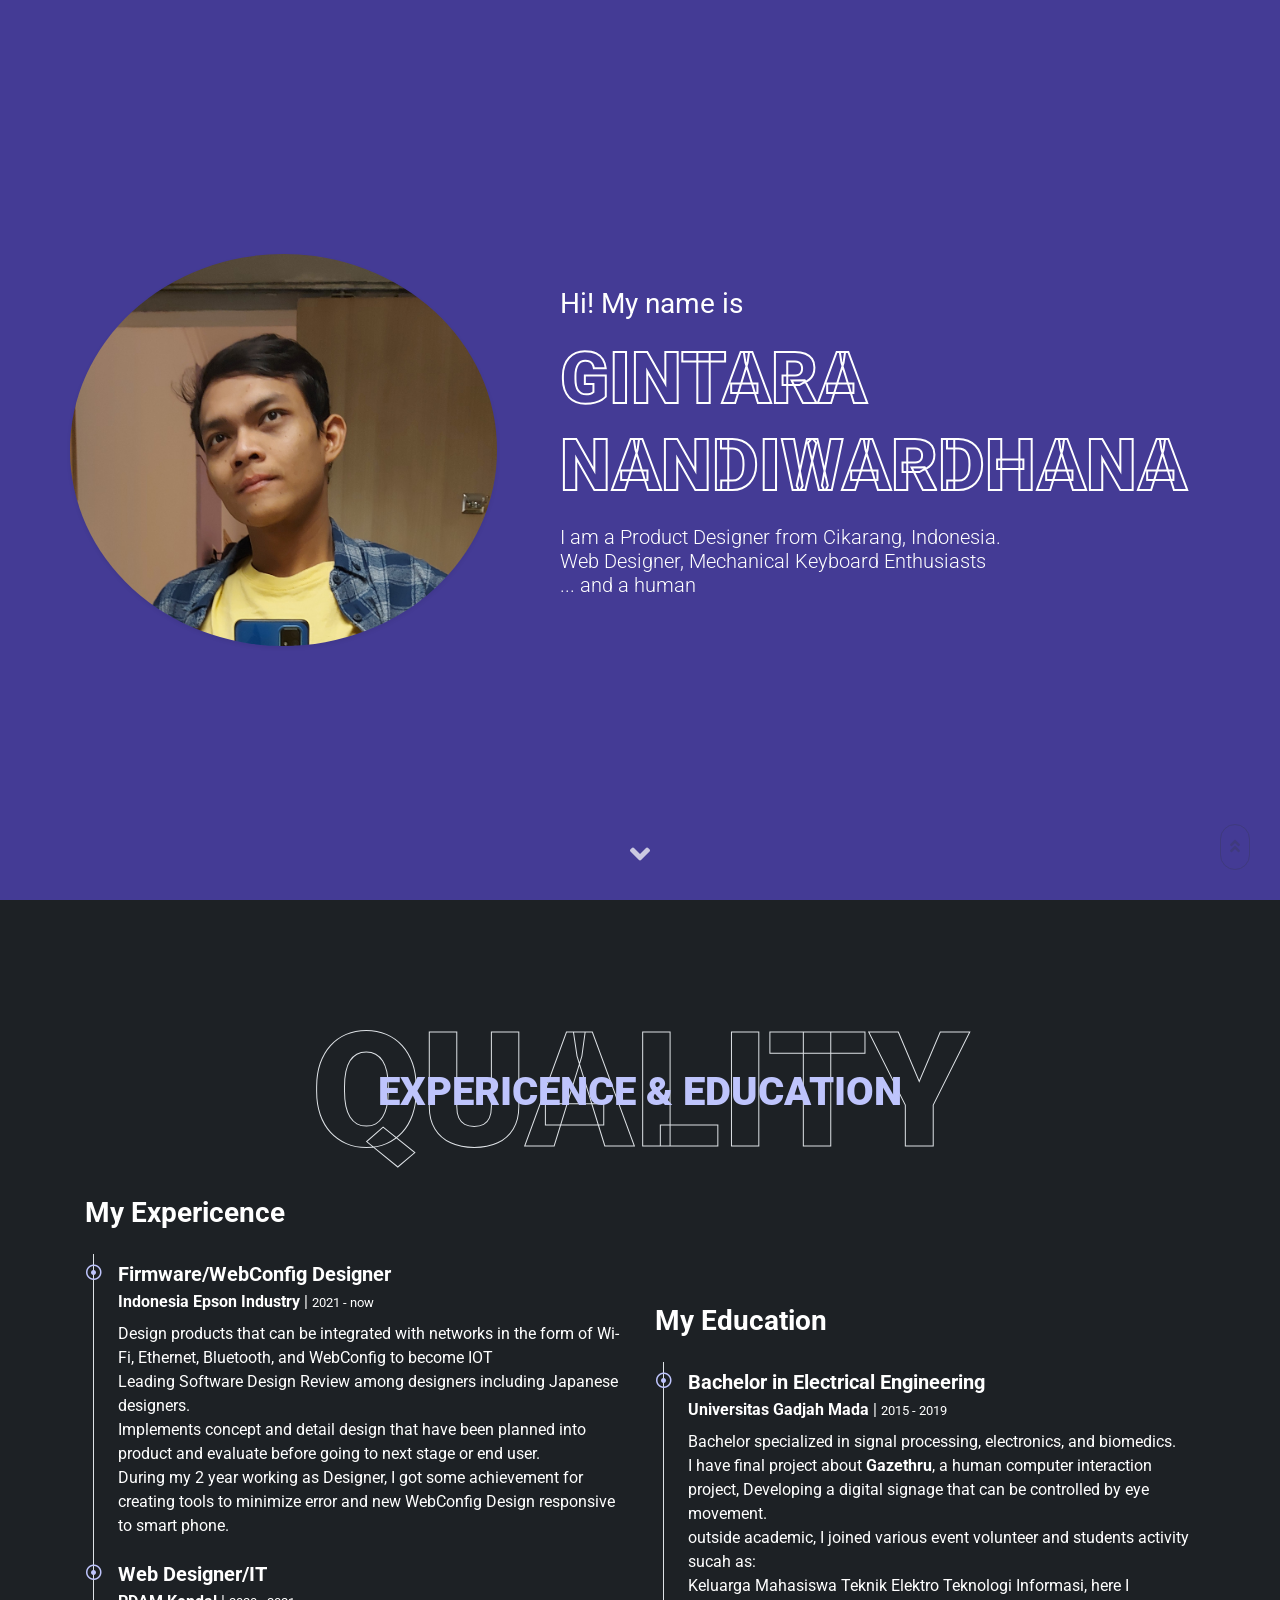
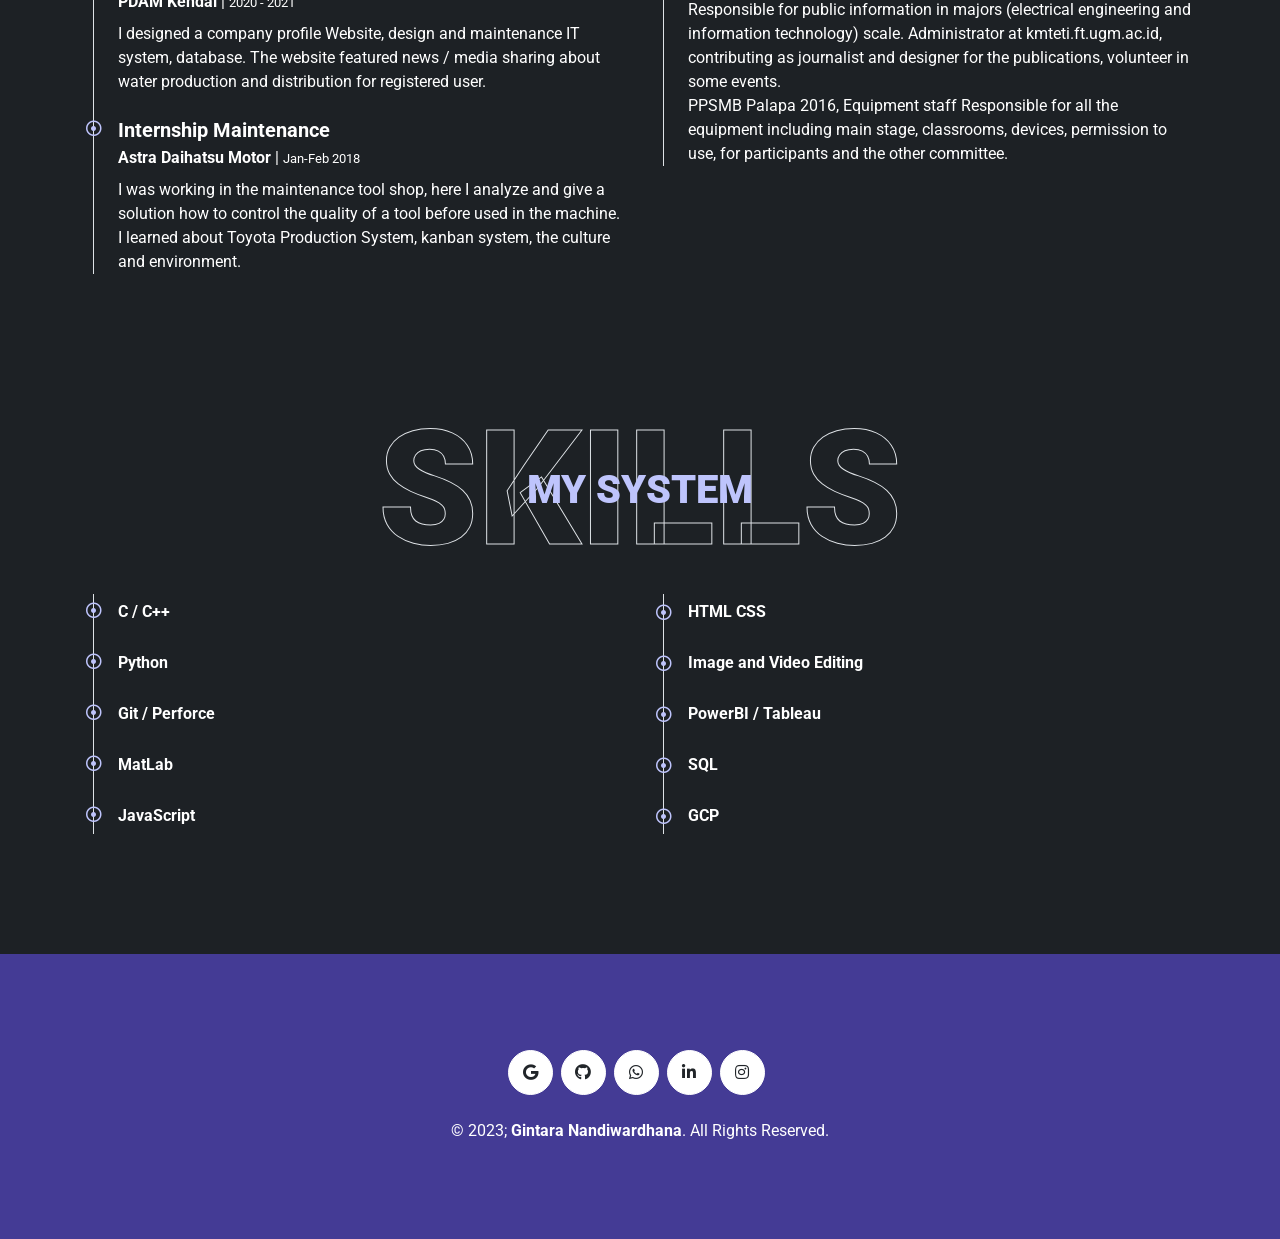
==== commit 89626c45: "delete_contact" ====
--- a/index.html
+++ b/index.html
@@ -492,7 +492,7 @@
      Blog End -->
 
 
-    <!-- Contact Start -->
+    <!-- Contact Start 
     <div class="container-fluid py-5" id="contact">
         <div class="container">
             <div class="position-relative d-flex align-items-center justify-content-center">
@@ -537,13 +537,14 @@
             </div>
         </div>
     </div>
-     <!--Contact End -->
+     Contact End -->
 
 
     <!-- Footer Start -->
     <div class="container-fluid bg-primary text-white mt-5 py-5 px-sm-3 px-md-5">
         <div class="container text-center py-5">
             <div class="d-flex justify-content-center mb-4">
+                <a class="btn btn-light btn-social mr-2" href="mailto:gintaran217@gmail.com"><i class="fab fa-google"></i></a>
                 <a class="btn btn-light btn-social mr-2" href="https://github.com/GintaraN"><i class="fab fa-github"></i></a>
                 <a class="btn btn-light btn-social mr-2" href="https://wa.me/6285712062037" target="_blank"><i class="fab fa-whatsapp"></i></a>
                 <a class="btn btn-light btn-social mr-2" href="https://www.linkedin.com/in/gintaran/" target="_blank"><i class="fab fa-linkedin-in"></i></a>
@@ -555,7 +556,7 @@
                 <a class="text-white" href="#">Terms</a>
                 <span class="px-3">|</span>
                 <a class="text-white" href="#">FAQs</a>
-                <span class="px-3">|</span>
+                <span class="px-3">|</span>S
                 <a class="text-white" href="#">Help</a>
             </div>-->
             <p class="m-0">&copy 2023; <a class="text-white font-weight-bold" href="#">Gintara Nandiwardhana</a>. All Rights Reserved.
